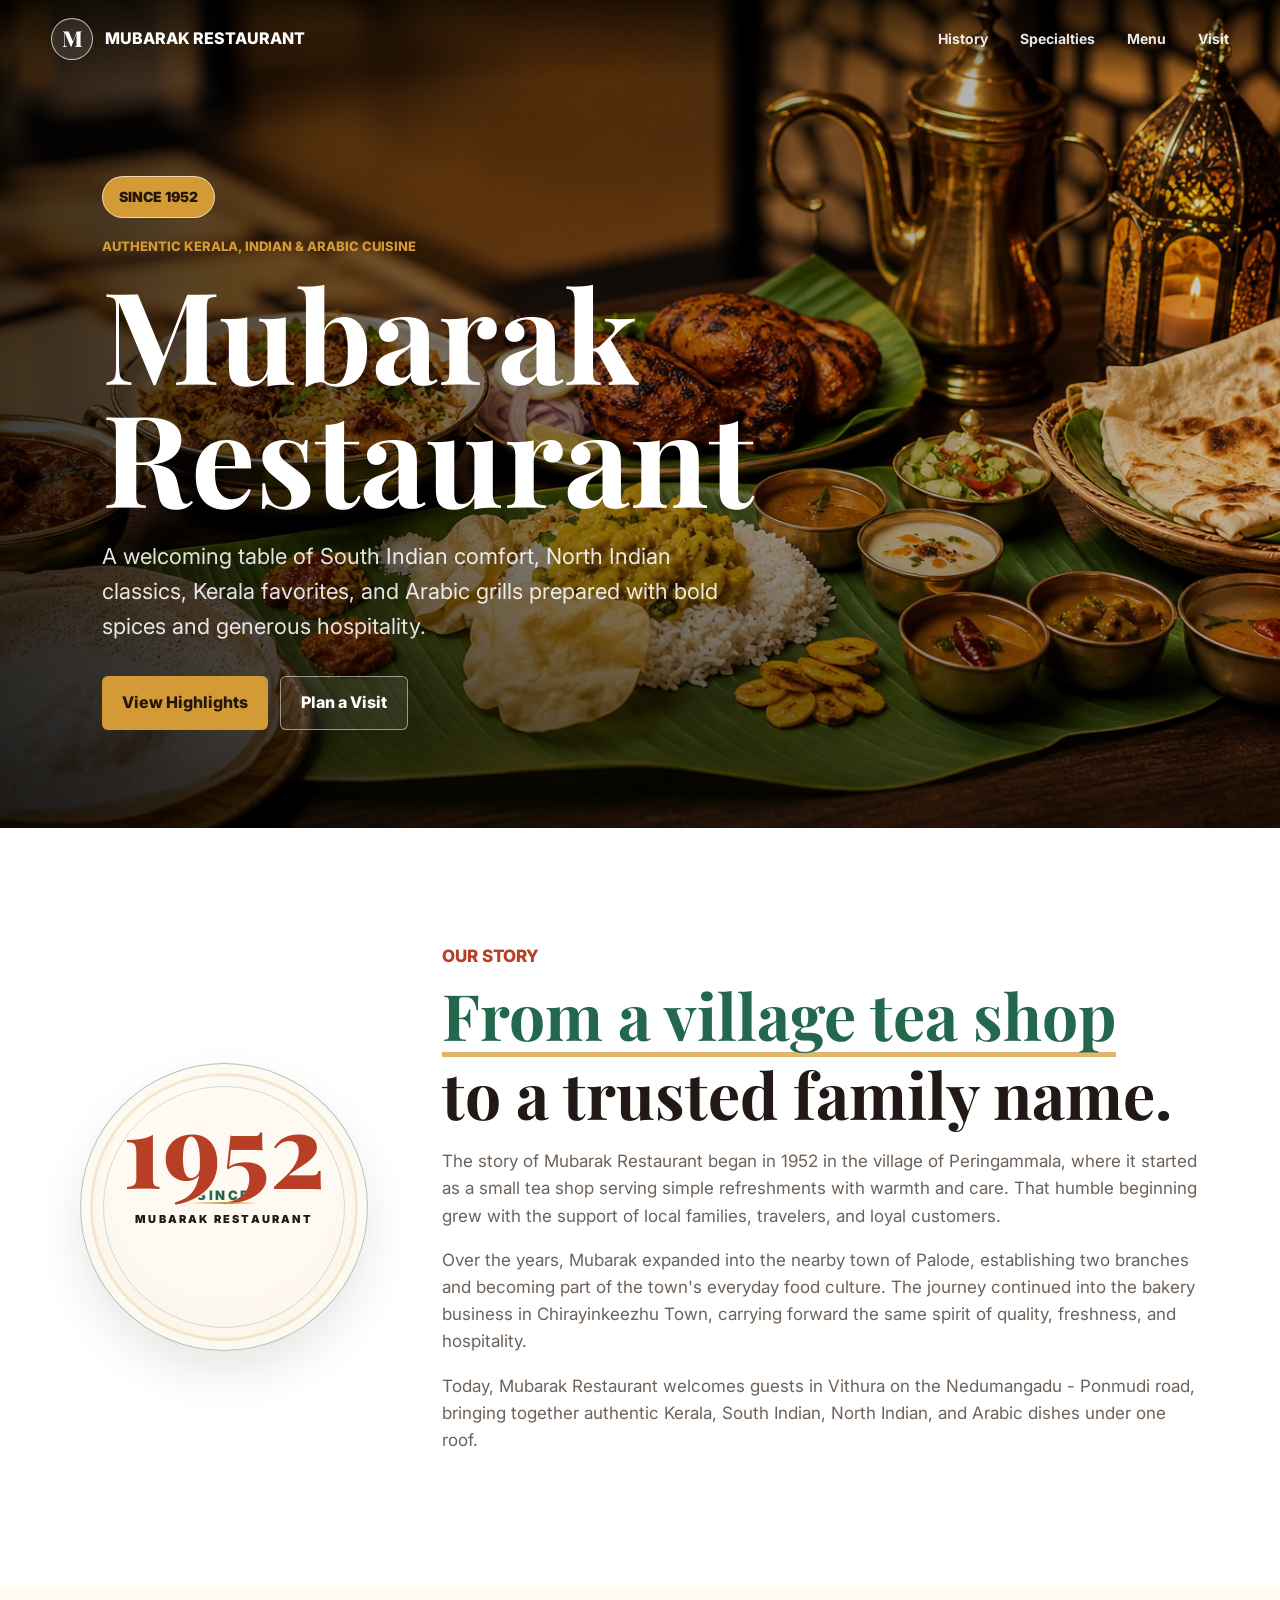
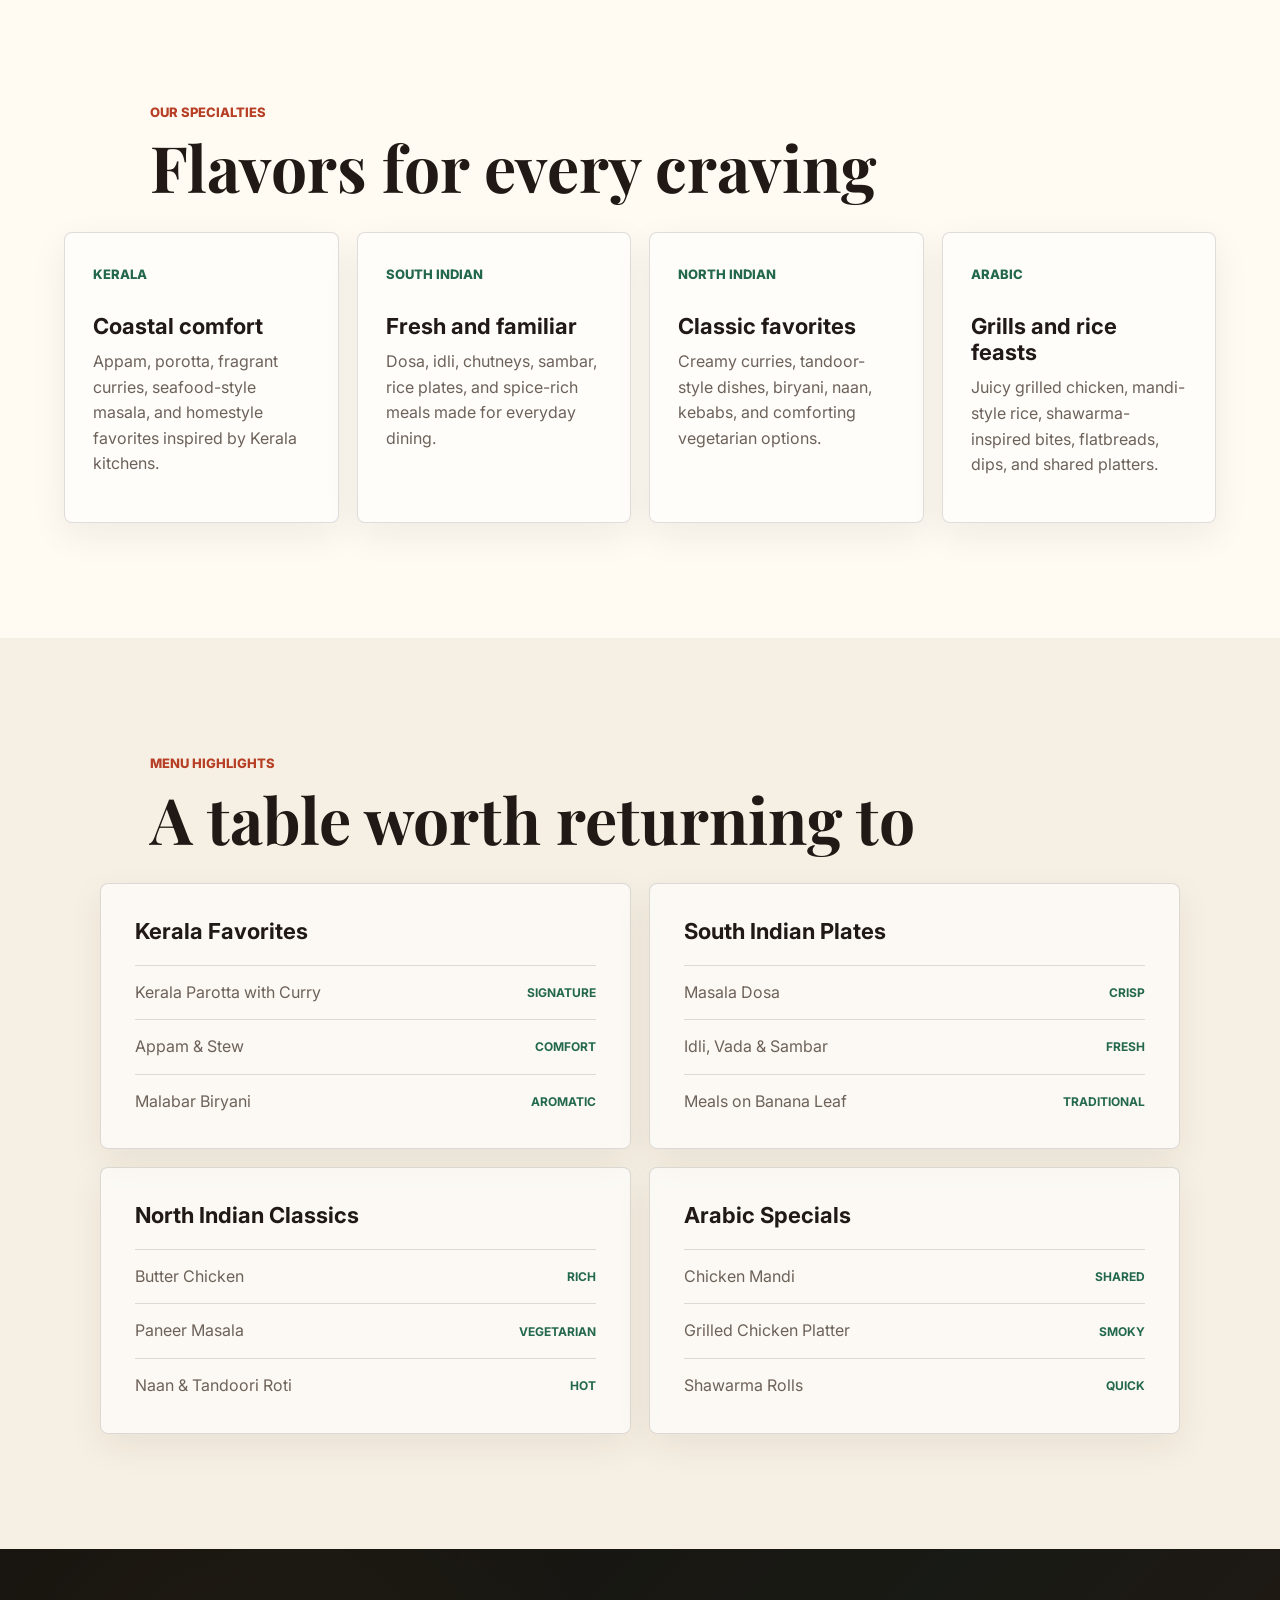
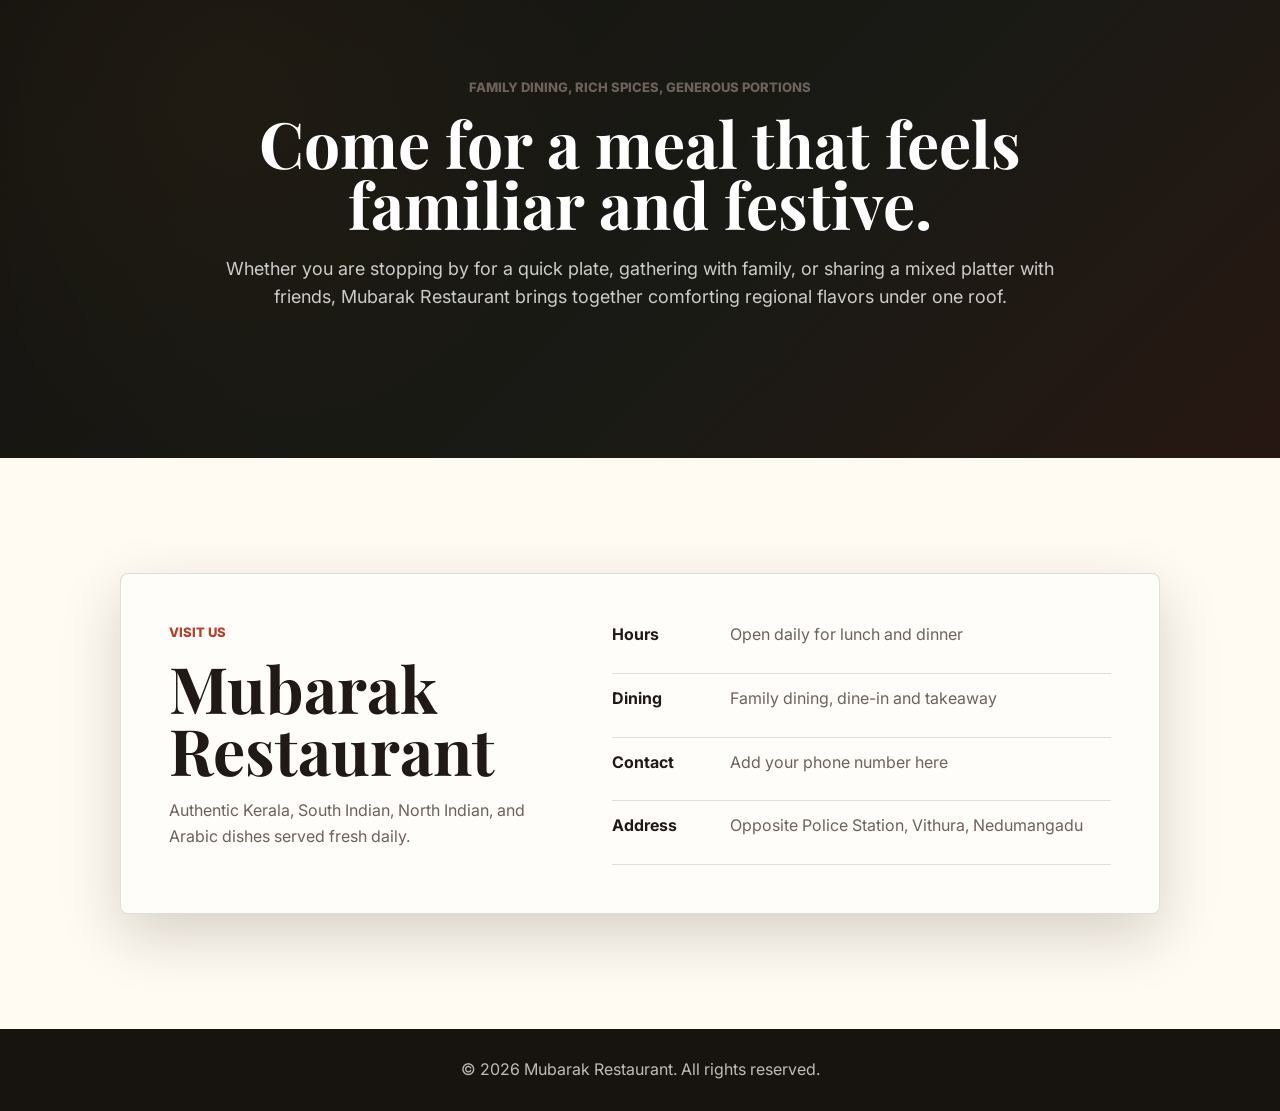
==== index.html @ 9c34dfce "commiting the design" ====
<!DOCTYPE html>
<html lang="en">
  <head>
    <meta charset="UTF-8" />
    <meta name="viewport" content="width=device-width, initial-scale=1.0" />
    <title>Mubarak Restaurant | Kerala, Indian & Arabic Cuisine</title>
    <meta
      name="description"
      content="Mubarak Restaurant, serving since 1952, offers authentic Kerala, South Indian, North Indian, and Arabic dishes in Vithura, Nedumangadu."
    />
    <link rel="preconnect" href="https://fonts.googleapis.com" />
    <link rel="preconnect" href="https://fonts.gstatic.com" crossorigin />
    <link
      href="https://fonts.googleapis.com/css2?family=Inter:wght@400;500;600;700;800&family=Playfair+Display:wght@700;800&display=swap"
      rel="stylesheet"
    />
    <link rel="stylesheet" href="styles.css" />
  </head>
  <body>
    <header class="site-header">
      <a class="brand" href="#home" aria-label="Mubarak Restaurant home">
        <span class="brand-mark">M</span>
        <span>Mubarak Restaurant</span>
      </a>
      <nav class="main-nav" aria-label="Primary navigation">
        <a href="#history">History</a>
        <a href="#specialties">Specialties</a>
        <a href="#menu">Menu</a>
        <a href="#visit">Visit</a>
      </nav>
    </header>

    <main>
      <section class="hero" id="home" aria-label="Mubarak Restaurant introduction">
        <img
          class="hero-image"
          src="assets/hero-mubarak-restaurant.png"
          alt="A generous spread of Kerala, Indian, and Arabic dishes on a restaurant table"
        />
        <div class="hero-overlay"></div>
        <div class="hero-content">
          <p class="since-badge">Since 1952</p>
          <p class="eyebrow">Authentic Kerala, Indian & Arabic Cuisine</p>
          <h1>Mubarak Restaurant</h1>
          <p class="hero-copy">
            A welcoming table of South Indian comfort, North Indian classics,
            Kerala favorites, and Arabic grills prepared with bold spices and
            generous hospitality.
          </p>
          <div class="hero-actions">
            <a class="button primary" href="#menu">View Highlights</a>
            <a class="button secondary" href="#visit">Plan a Visit</a>
          </div>
        </div>
      </section>

      <section class="history-section" id="history">
        <div class="history-layout">
          <div class="history-stamp" aria-label="Mubarak Restaurant established since 1952">
            <div class="heritage-seal">
              <span class="seal-kicker">Since</span>
              <strong>1952</strong>
              <span class="seal-divider"></span>
              <span class="seal-footer">Mubarak Restaurant</span>
            </div>
          </div>
          <div class="history-copy">
            <p class="eyebrow dark">Our Story</p>
            <h2 class="history-title">
              <span>From a village tea shop</span>
              to a trusted family name.
            </h2>
            <p>
              The story of Mubarak Restaurant began in 1952 in the village of
              Peringammala, where it started as a small tea shop serving simple
              refreshments with warmth and care. That humble beginning grew with
              the support of local families, travelers, and loyal customers.
            </p>
            <p>
              Over the years, Mubarak expanded into the nearby town of Palode,
              establishing two branches and becoming part of the town's everyday
              food culture. The journey continued into the bakery business in
              Chirayinkeezhu Town, carrying forward the same spirit of quality,
              freshness, and hospitality.
            </p>
            <p>
              Today, Mubarak Restaurant welcomes guests in Vithura on the
              Nedumangadu - Ponmudi road, bringing together authentic Kerala,
              South Indian, North Indian, and Arabic dishes under one roof.
            </p>
          </div>
        </div>
      </section>

      <section class="intro-band" id="specialties">
        <div class="section-heading">
          <p class="eyebrow dark">Our Specialties</p>
          <h2>Flavors for every craving</h2>
        </div>
        <div class="specialty-grid">
          <article class="specialty-card">
            <span class="card-kicker">Kerala</span>
            <h3>Coastal comfort</h3>
            <p>
              Appam, porotta, fragrant curries, seafood-style masala, and
              homestyle favorites inspired by Kerala kitchens.
            </p>
          </article>
          <article class="specialty-card">
            <span class="card-kicker">South Indian</span>
            <h3>Fresh and familiar</h3>
            <p>
              Dosa, idli, chutneys, sambar, rice plates, and spice-rich meals
              made for everyday dining.
            </p>
          </article>
          <article class="specialty-card">
            <span class="card-kicker">North Indian</span>
            <h3>Classic favorites</h3>
            <p>
              Creamy curries, tandoor-style dishes, biryani, naan, kebabs, and
              comforting vegetarian options.
            </p>
          </article>
          <article class="specialty-card">
            <span class="card-kicker">Arabic</span>
            <h3>Grills and rice feasts</h3>
            <p>
              Juicy grilled chicken, mandi-style rice, shawarma-inspired bites,
              flatbreads, dips, and shared platters.
            </p>
          </article>
        </div>
      </section>

      <section class="menu-section" id="menu">
        <div class="section-heading">
          <p class="eyebrow dark">Menu Highlights</p>
          <h2>A table worth returning to</h2>
        </div>
        <div class="menu-layout">
          <article class="menu-panel">
            <h3>Kerala Favorites</h3>
            <ul>
              <li><span>Kerala Parotta with Curry</span><strong>Signature</strong></li>
              <li><span>Appam & Stew</span><strong>Comfort</strong></li>
              <li><span>Malabar Biryani</span><strong>Aromatic</strong></li>
            </ul>
          </article>
          <article class="menu-panel">
            <h3>South Indian Plates</h3>
            <ul>
              <li><span>Masala Dosa</span><strong>Crisp</strong></li>
              <li><span>Idli, Vada & Sambar</span><strong>Fresh</strong></li>
              <li><span>Meals on Banana Leaf</span><strong>Traditional</strong></li>
            </ul>
          </article>
          <article class="menu-panel">
            <h3>North Indian Classics</h3>
            <ul>
              <li><span>Butter Chicken</span><strong>Rich</strong></li>
              <li><span>Paneer Masala</span><strong>Vegetarian</strong></li>
              <li><span>Naan & Tandoori Roti</span><strong>Hot</strong></li>
            </ul>
          </article>
          <article class="menu-panel">
            <h3>Arabic Specials</h3>
            <ul>
              <li><span>Chicken Mandi</span><strong>Shared</strong></li>
              <li><span>Grilled Chicken Platter</span><strong>Smoky</strong></li>
              <li><span>Shawarma Rolls</span><strong>Quick</strong></li>
            </ul>
          </article>
        </div>
      </section>

      <section class="experience-band">
        <div class="experience-copy">
          <p class="eyebrow">Family dining, rich spices, generous portions</p>
          <h2>Come for a meal that feels familiar and festive.</h2>
          <p>
            Whether you are stopping by for a quick plate, gathering with
            family, or sharing a mixed platter with friends, Mubarak Restaurant
            brings together comforting regional flavors under one roof.
          </p>
        </div>
      </section>

      <section class="visit-section" id="visit">
        <div class="visit-card">
          <div>
            <p class="eyebrow dark">Visit Us</p>
            <h2>Mubarak Restaurant</h2>
            <p>
              Authentic Kerala, South Indian, North Indian, and Arabic dishes
              served fresh daily.
            </p>
          </div>
          <div class="visit-details">
            <p><strong>Hours</strong><span>Open daily for lunch and dinner</span></p>
            <p><strong>Dining</strong><span>Family dining, dine-in and takeaway</span></p>
            <p><strong>Contact</strong><span>Add your phone number here</span></p>
            <p>
              <strong>Address</strong>
              <span>Opposite Police Station, Vithura, Nedumangadu</span>
            </p>
          </div>
        </div>
      </section>
    </main>

    <footer class="site-footer">
      <p>© 2026 Mubarak Restaurant. All rights reserved.</p>
    </footer>
  </body>
</html>
---- styles.css ----
:root {
  --ink: #201915;
  --muted: #6d625a;
  --paper: #fffaf2;
  --cream: #f6efe3;
  --leaf: #23684d;
  --spice: #b63f25;
  --gold: #d49a36;
  --charcoal: #17130f;
  --line: rgba(32, 25, 21, 0.14);
  --shadow: 0 22px 60px rgba(32, 25, 21, 0.18);
}

* {
  box-sizing: border-box;
}

html {
  scroll-behavior: smooth;
}

body {
  margin: 0;
  color: var(--ink);
  background: var(--paper);
  font-family: Inter, system-ui, -apple-system, BlinkMacSystemFont, "Segoe UI", sans-serif;
  line-height: 1.6;
}

a {
  color: inherit;
  text-decoration: none;
}

.site-header {
  position: fixed;
  inset: 0 0 auto;
  z-index: 10;
  display: flex;
  align-items: center;
  justify-content: space-between;
  gap: 24px;
  padding: 18px clamp(18px, 4vw, 56px);
  color: #fff;
  background: linear-gradient(to bottom, rgba(0, 0, 0, 0.64), rgba(0, 0, 0, 0));
}

.brand,
.main-nav {
  display: flex;
  align-items: center;
}

.brand {
  gap: 12px;
  font-weight: 800;
  letter-spacing: 0;
  text-transform: uppercase;
}

.brand-mark {
  display: grid;
  width: 42px;
  height: 42px;
  place-items: center;
  border: 1px solid rgba(255, 255, 255, 0.72);
  border-radius: 50%;
  background: rgba(255, 255, 255, 0.1);
  font-family: "Playfair Display", Georgia, serif;
  font-size: 22px;
}

.main-nav {
  gap: clamp(14px, 3vw, 32px);
  font-size: 14px;
  font-weight: 700;
}

.main-nav a {
  opacity: 0.9;
}

.main-nav a:hover {
  opacity: 1;
}

.hero {
  position: relative;
  display: grid;
  min-height: 92vh;
  overflow: hidden;
  color: #fff;
}

.hero-image,
.hero-overlay {
  position: absolute;
  inset: 0;
  width: 100%;
  height: 100%;
}

.hero-image {
  object-fit: cover;
}

.hero-overlay {
  background:
    linear-gradient(90deg, rgba(0, 0, 0, 0.76) 0%, rgba(0, 0, 0, 0.45) 44%, rgba(0, 0, 0, 0.18) 100%),
    linear-gradient(0deg, rgba(0, 0, 0, 0.5) 0%, rgba(0, 0, 0, 0) 38%);
}

.hero-content {
  position: relative;
  z-index: 1;
  align-self: center;
  width: min(760px, calc(100% - 36px));
  margin-left: clamp(18px, 8vw, 108px);
  padding-top: 78px;
}

.eyebrow {
  margin: 0 0 14px;
  color: var(--gold);
  font-size: 13px;
  font-weight: 800;
  letter-spacing: 0;
  text-transform: uppercase;
}

.eyebrow.dark {
  color: var(--spice);
}

h1,
h2,
h3,
p {
  margin-top: 0;
}

h1,
h2 {
  font-family: "Playfair Display", Georgia, serif;
  line-height: 0.96;
  letter-spacing: 0;
}

h1 {
  max-width: 720px;
  margin-bottom: 22px;
  font-size: clamp(62px, 10vw, 128px);
}

h2 {
  margin-bottom: 18px;
  font-size: clamp(36px, 5vw, 64px);
}

h3 {
  margin-bottom: 10px;
  font-size: 22px;
  line-height: 1.2;
}

.hero-copy {
  max-width: 620px;
  color: rgba(255, 255, 255, 0.88);
  font-size: clamp(17px, 2vw, 22px);
}

.since-badge {
  display: inline-flex;
  align-items: center;
  margin: 0 0 18px;
  border: 1px solid rgba(255, 255, 255, 0.62);
  border-radius: 999px;
  padding: 9px 16px;
  color: #23160a;
  background: var(--gold);
  font-size: 14px;
  font-weight: 900;
  letter-spacing: 0;
  text-transform: uppercase;
}

.hero-actions {
  display: flex;
  flex-wrap: wrap;
  gap: 12px;
  margin-top: 32px;
}

.button {
  display: inline-flex;
  min-height: 48px;
  align-items: center;
  justify-content: center;
  border-radius: 6px;
  padding: 13px 20px;
  font-weight: 800;
}

.button.primary {
  background: var(--gold);
  color: #23160a;
}

.button.secondary {
  border: 1px solid rgba(255, 255, 255, 0.5);
  color: #fff;
  background: rgba(255, 255, 255, 0.08);
}

.intro-band,
.history-section,
.menu-section,
.visit-section {
  padding: clamp(64px, 9vw, 118px) clamp(18px, 5vw, 64px);
}

.section-heading {
  width: min(980px, 100%);
  margin: 0 auto 34px;
}

.specialty-grid {
  display: grid;
  grid-template-columns: repeat(4, minmax(0, 1fr));
  gap: 18px;
  width: min(1180px, 100%);
  margin: 0 auto;
}

.specialty-card,
.menu-panel,
.visit-card {
  border: 1px solid var(--line);
  border-radius: 8px;
  background: rgba(255, 255, 255, 0.62);
  box-shadow: 0 12px 36px rgba(48, 36, 26, 0.07);
}

.specialty-card {
  min-height: 250px;
  padding: 28px;
}

.card-kicker {
  display: inline-flex;
  margin-bottom: 28px;
  color: var(--leaf);
  font-size: 13px;
  font-weight: 800;
  text-transform: uppercase;
}

.specialty-card p,
.menu-panel li,
.visit-card p,
.history-copy p,
.experience-copy p {
  color: var(--muted);
}

.history-section {
  background: #fff;
}

.history-layout {
  display: grid;
  grid-template-columns: minmax(250px, 0.38fr) minmax(0, 1fr);
  gap: clamp(28px, 6vw, 74px);
  width: min(1120px, 100%);
  margin: 0 auto;
  align-items: center;
}

.history-stamp {
  display: grid;
  place-items: center;
  min-height: 310px;
  color: var(--leaf);
  text-align: center;
}

.heritage-seal {
  position: relative;
  display: grid;
  width: min(290px, 100%);
  aspect-ratio: 1;
  grid-template-rows: 1fr auto auto auto auto 1fr;
  place-items: center;
  border: 1px solid rgba(35, 104, 77, 0.34);
  border-radius: 50%;
  padding: 34px 28px;
  background:
    radial-gradient(circle at 50% 42%, rgba(255, 250, 242, 0.98) 0 50%, rgba(246, 239, 227, 0.96) 100%),
    linear-gradient(135deg, rgba(35, 104, 77, 0.08), rgba(212, 154, 54, 0.16));
  box-shadow:
    inset 0 0 0 9px rgba(255, 255, 255, 0.78),
    inset 0 0 0 12px rgba(212, 154, 54, 0.18),
    0 22px 46px rgba(32, 25, 21, 0.1);
}

.heritage-seal::before {
  position: absolute;
  inset: 22px;
  border: 1px solid rgba(35, 104, 77, 0.2);
  border-radius: 50%;
  content: "";
}

.heritage-seal strong {
  position: relative;
  z-index: 1;
  display: block;
  margin: 8px 0 2px;
  color: var(--spice);
  font-family: "Playfair Display", Georgia, serif;
  font-size: clamp(82px, 8vw, 116px);
  font-weight: 800;
  line-height: 0.78;
  text-shadow: 0 2px 0 rgba(255, 250, 242, 0.95);
}

.seal-kicker,
.seal-footer {
  position: relative;
  z-index: 1;
  display: block;
  font-weight: 900;
  letter-spacing: 0.2em;
  line-height: 1;
  text-transform: uppercase;
}

.seal-kicker {
  grid-row: 2;
  color: var(--leaf);
  font-size: 13px;
}

.seal-divider {
  position: relative;
  z-index: 1;
  display: block;
  width: 72px;
  height: 2px;
  background: linear-gradient(90deg, transparent, var(--gold), transparent);
}

.seal-footer {
  margin-top: 10px;
  color: var(--ink);
  font-size: 11px;
  text-align: center;
}

.history-copy {
  max-width: 780px;
}

.history-title {
  max-width: 760px;
  margin-bottom: 24px;
  color: var(--ink);
}

.history-title span {
  display: block;
  width: fit-content;
  margin-bottom: 6px;
  border-bottom: 5px solid rgba(212, 154, 54, 0.72);
  padding-bottom: 6px;
  color: var(--leaf);
}

.history-copy p {
  font-size: 17px;
}

.menu-section {
  background: var(--cream);
}

.menu-layout {
  display: grid;
  grid-template-columns: repeat(2, minmax(0, 1fr));
  gap: 18px;
  width: min(1080px, 100%);
  margin: 0 auto;
}

.menu-panel {
  padding: clamp(22px, 4vw, 34px);
}

.menu-panel ul {
  display: grid;
  gap: 14px;
  margin: 20px 0 0;
  padding: 0;
  list-style: none;
}

.menu-panel li {
  display: flex;
  align-items: center;
  justify-content: space-between;
  gap: 16px;
  border-top: 1px solid var(--line);
  padding-top: 14px;
}

.menu-panel strong {
  flex: 0 0 auto;
  color: var(--leaf);
  font-size: 12px;
  text-transform: uppercase;
}

.experience-band {
  display: grid;
  min-height: 430px;
  place-items: center;
  padding: clamp(70px, 10vw, 132px) clamp(18px, 6vw, 80px);
  color: #fff;
  background:
    linear-gradient(rgba(22, 19, 15, 0.84), rgba(22, 19, 15, 0.84)),
    radial-gradient(circle at 18% 30%, rgba(212, 154, 54, 0.28), transparent 32%),
    linear-gradient(135deg, #17130f, #293f32 58%, #7d2d1c);
}

.experience-copy {
  width: min(840px, 100%);
  text-align: center;
}

.experience-copy h2 {
  margin-bottom: 20px;
}

.experience-copy p:last-child {
  color: rgba(255, 255, 255, 0.78);
  font-size: 18px;
}

.visit-card {
  display: grid;
  grid-template-columns: minmax(0, 0.9fr) minmax(280px, 1.1fr);
  gap: 34px;
  width: min(1040px, 100%);
  margin: 0 auto;
  padding: clamp(28px, 5vw, 48px);
  box-shadow: var(--shadow);
}

.visit-details {
  display: grid;
  gap: 12px;
}

.visit-details p {
  display: grid;
  grid-template-columns: 100px 1fr;
  gap: 18px;
  margin: 0;
  border-bottom: 1px solid var(--line);
  padding-bottom: 12px;
}

.visit-details strong {
  color: var(--ink);
}

.site-footer {
  padding: 28px 18px;
  color: rgba(255, 255, 255, 0.72);
  text-align: center;
  background: var(--charcoal);
}

.site-footer p {
  margin: 0;
}

@media (max-width: 880px) {
  .site-header {
    position: absolute;
  }

  .main-nav {
    display: none;
  }

  .hero {
    min-height: 820px;
  }

  .hero-content {
    align-self: end;
    margin: 0 auto;
    padding: 120px 0 80px;
  }

  .hero-overlay {
    background:
      linear-gradient(0deg, rgba(0, 0, 0, 0.82) 0%, rgba(0, 0, 0, 0.54) 58%, rgba(0, 0, 0, 0.2) 100%);
  }

  .specialty-grid,
  .history-layout,
  .menu-layout,
  .visit-card {
    grid-template-columns: 1fr;
  }

  .history-stamp {
    min-height: 240px;
  }

  .heritage-seal {
    width: min(250px, 100%);
  }

  .specialty-card {
    min-height: auto;
  }

  .visit-details p {
    grid-template-columns: 1fr;
    gap: 4px;
  }
}

@media (max-width: 520px) {
  .brand span:last-child {
    max-width: 180px;
    line-height: 1.15;
  }

  h1 {
    font-size: 56px;
  }

  .hero {
    min-height: 760px;
  }

  .button {
    width: 100%;
  }

  .menu-panel li {
    align-items: flex-start;
    flex-direction: column;
    gap: 4px;
  }
}
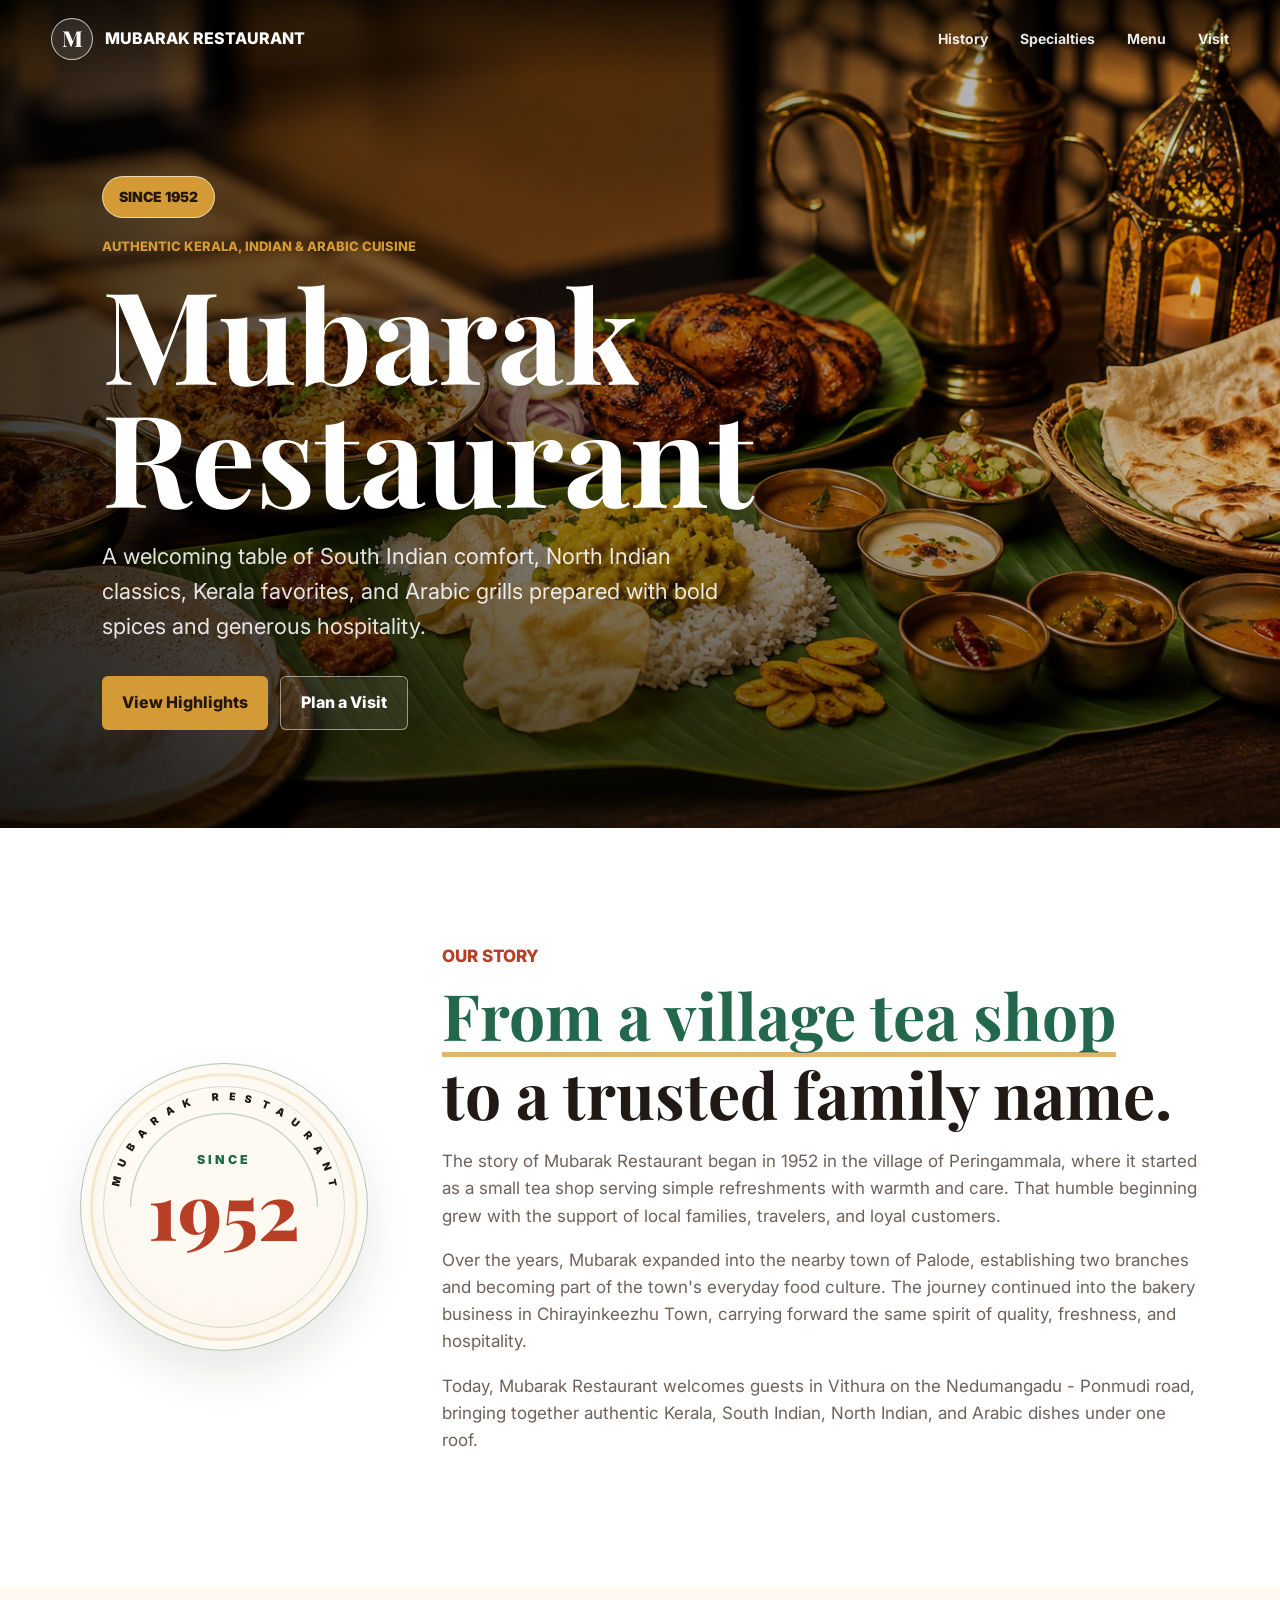
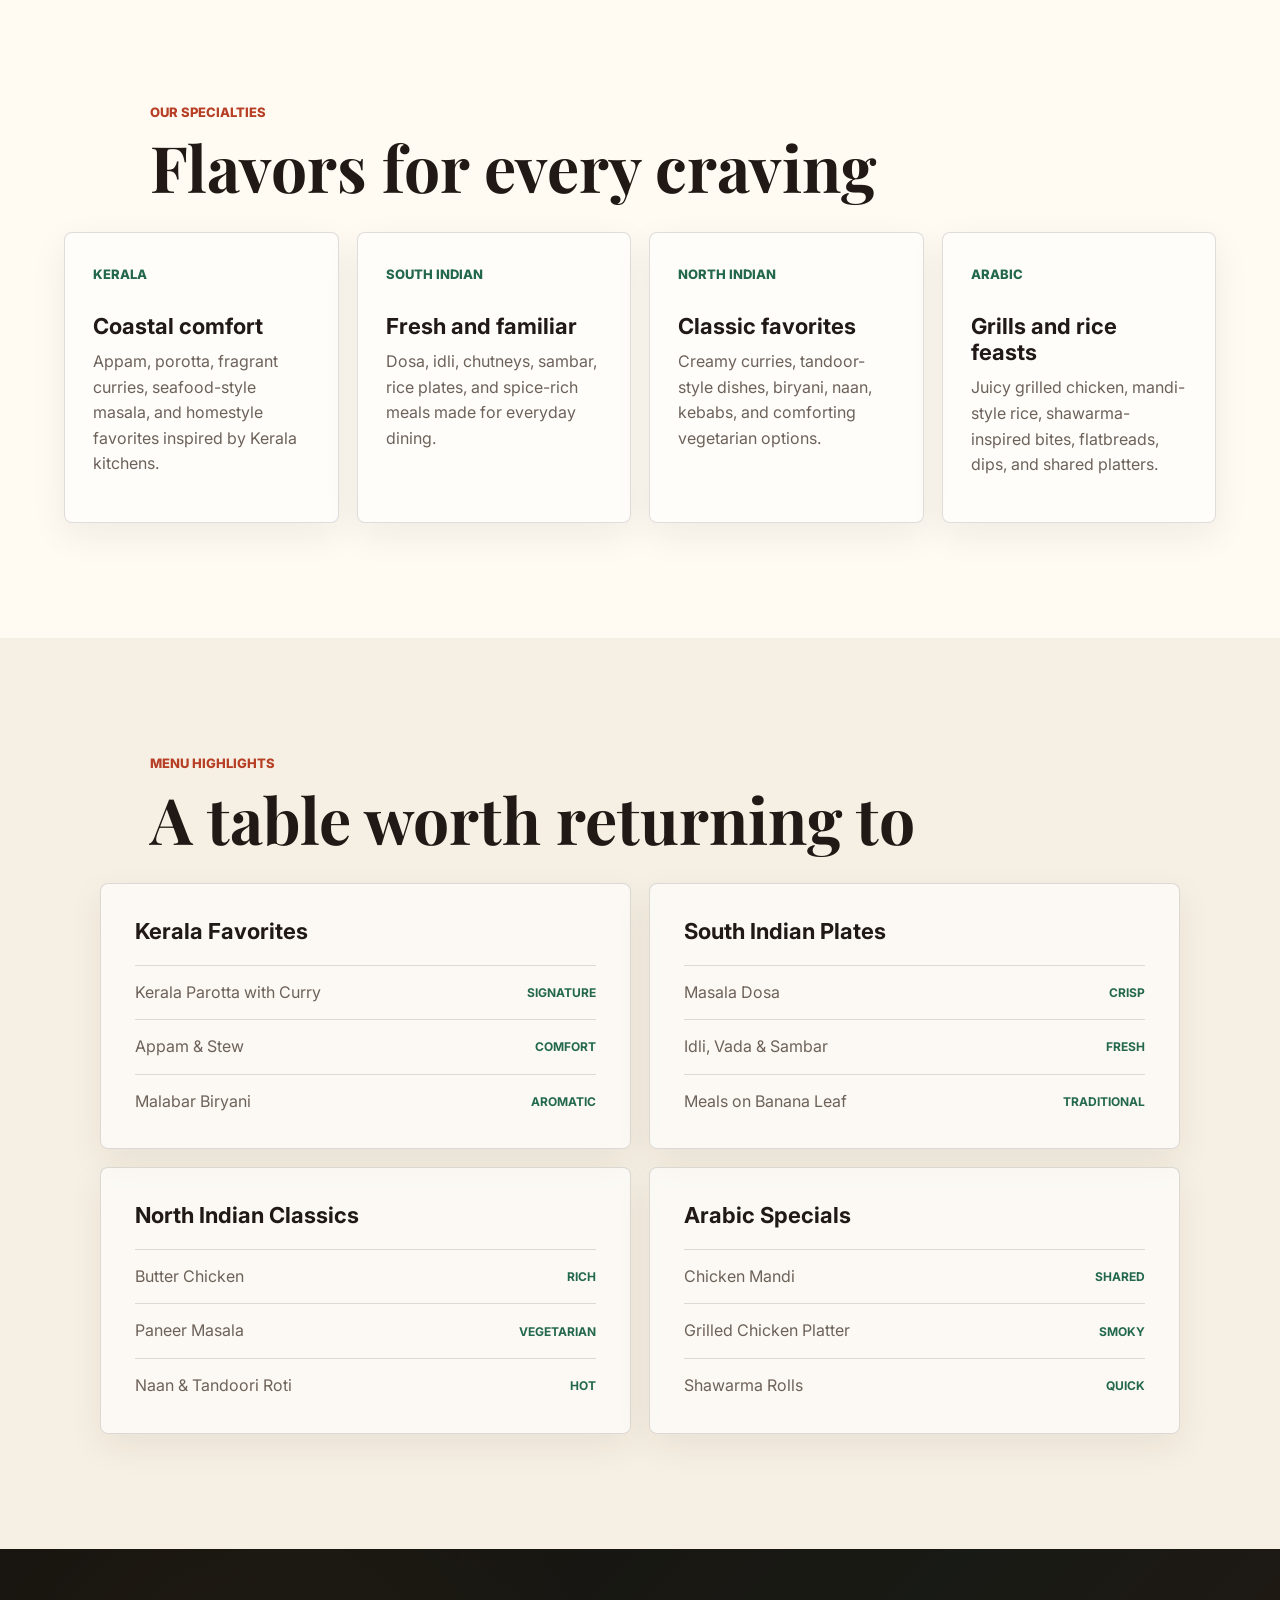
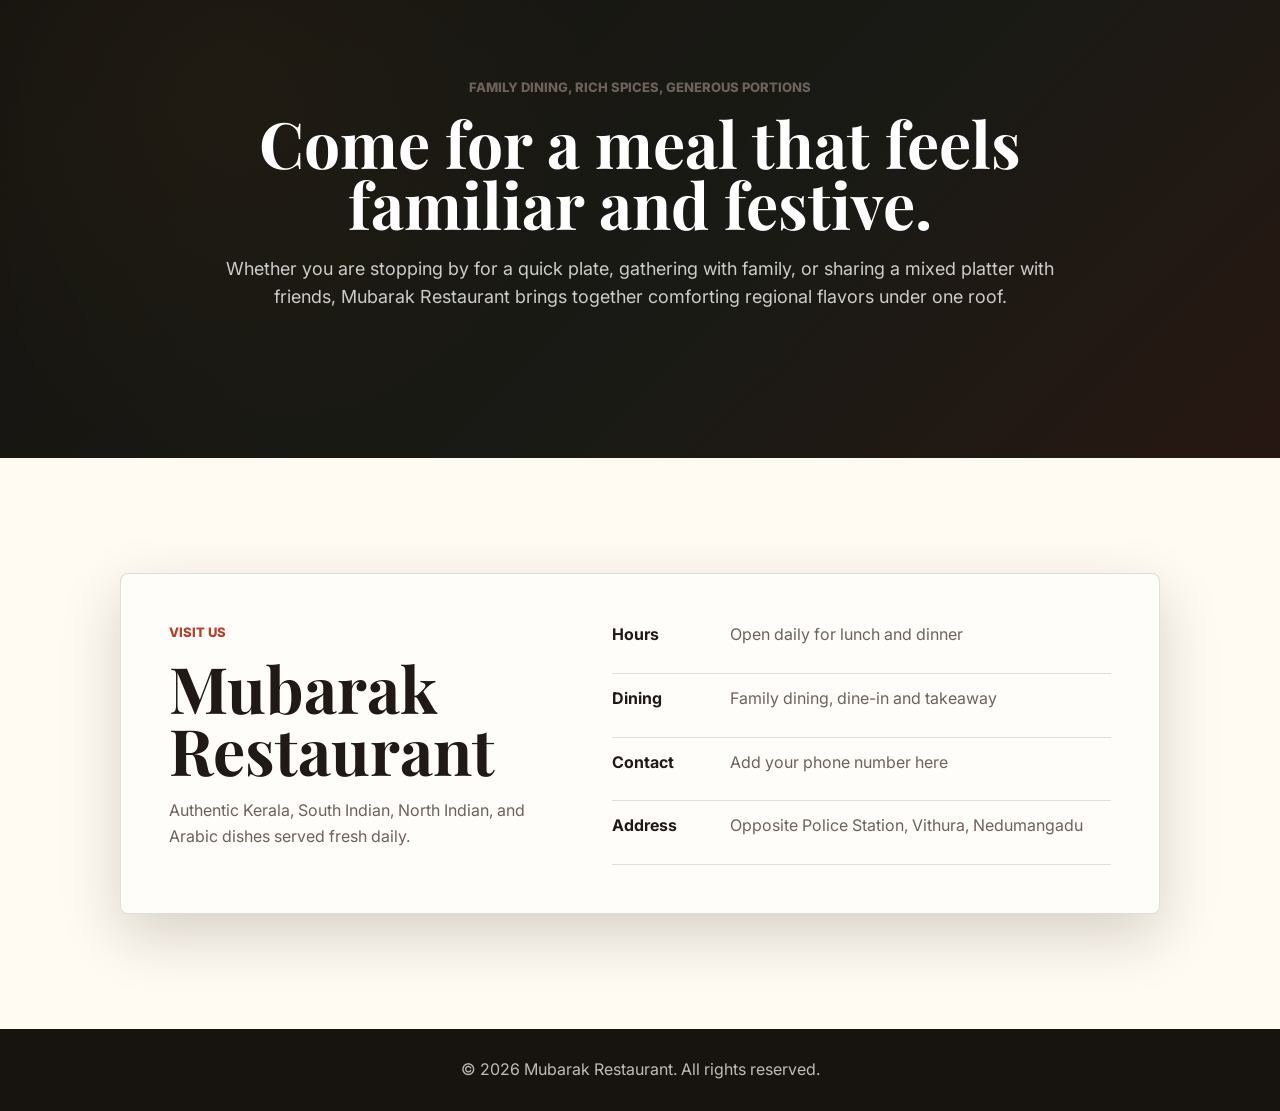
==== commit 82ade6e1: "since badge edit" ====
--- a/index.html
+++ b/index.html
@@ -58,10 +58,30 @@
         <div class="history-layout">
           <div class="history-stamp" aria-label="Mubarak Restaurant established since 1952">
             <div class="heritage-seal">
-              <span class="seal-kicker">Since</span>
-              <strong>1952</strong>
-              <span class="seal-divider"></span>
-              <span class="seal-footer">Mubarak Restaurant</span>
+              <svg viewBox="0 0 300 300" width="100%" height="100%" aria-hidden="true">
+                <!-- Text path: radius 112, starts at 9 o'clock goes to 3 o'clock over the top -->
+                <path id="curve-text-path" d="M 38,150 A 112,112 0 0,1 262,150" fill="none" stroke="none" />
+                
+                <!-- Border line path just below the text: radius 98, top arch -->
+                <path id="curve-border-path" d="M 52,150 A 98,98 0 0,1 248,150" fill="none" class="seal-curve-border" />
+
+                <!-- Spaced Top Curved Text: MUBARAK RESTAURANT -->
+                <text class="seal-text-curved">
+                  <textPath href="#curve-text-path" startOffset="50%" text-anchor="middle" textLength="310">
+                    MUBARAK RESTAURANT
+                  </textPath>
+                </text>
+
+                <!-- SINCE (above 1952, positioned at y=100) -->
+                <text class="seal-text-since" x="150" y="100" text-anchor="middle" dominant-baseline="central">
+                  SINCE
+                </text>
+
+                <!-- 1952 (dead center, positioned at y=152, using dominant-baseline for vertical centering) -->
+                <text class="seal-text-year" x="150" y="152" text-anchor="middle" dominant-baseline="central">
+                  1952
+                </text>
+              </svg>
             </div>
           </div>
           <div class="history-copy">
--- a/styles.css
+++ b/styles.css
@@ -286,14 +286,11 @@
 
 .heritage-seal {
   position: relative;
-  display: grid;
+  display: block;
   width: min(290px, 100%);
   aspect-ratio: 1;
-  grid-template-rows: 1fr auto auto auto auto 1fr;
-  place-items: center;
   border: 1px solid rgba(35, 104, 77, 0.34);
   border-radius: 50%;
-  padding: 34px 28px;
   background:
     radial-gradient(circle at 50% 42%, rgba(255, 250, 242, 0.98) 0 50%, rgba(246, 239, 227, 0.96) 100%),
     linear-gradient(135deg, rgba(35, 104, 77, 0.08), rgba(212, 154, 54, 0.16));
@@ -311,50 +308,37 @@
   content: "";
 }
 
-.heritage-seal strong {
-  position: relative;
-  z-index: 1;
+.heritage-seal svg {
   display: block;
-  margin: 8px 0 2px;
-  color: var(--spice);
-  font-family: "Playfair Display", Georgia, serif;
-  font-size: clamp(82px, 8vw, 116px);
+  width: 100%;
+  height: 100%;
+}
+
+.seal-curve-border {
+  stroke: rgba(35, 104, 77, 0.25);
+  stroke-width: 1.5;
+}
+
+.seal-text-curved {
+  font-size: 11px;
+  font-weight: 900;
+  fill: var(--ink);
+  font-family: 'Inter', sans-serif;
+}
+
+.seal-text-since {
+  font-size: 13px;
+  font-weight: 900;
+  fill: var(--leaf);
+  letter-spacing: 3px;
+  font-family: 'Inter', sans-serif;
+}
+
+.seal-text-year {
+  font-size: 82px;
   font-weight: 800;
-  line-height: 0.78;
-  text-shadow: 0 2px 0 rgba(255, 250, 242, 0.95);
-}
-
-.seal-kicker,
-.seal-footer {
-  position: relative;
-  z-index: 1;
-  display: block;
-  font-weight: 900;
-  letter-spacing: 0.2em;
-  line-height: 1;
-  text-transform: uppercase;
-}
-
-.seal-kicker {
-  grid-row: 2;
-  color: var(--leaf);
-  font-size: 13px;
-}
-
-.seal-divider {
-  position: relative;
-  z-index: 1;
-  display: block;
-  width: 72px;
-  height: 2px;
-  background: linear-gradient(90deg, transparent, var(--gold), transparent);
-}
-
-.seal-footer {
-  margin-top: 10px;
-  color: var(--ink);
-  font-size: 11px;
-  text-align: center;
+  fill: var(--spice);
+  font-family: 'Playfair Display', Georgia, serif;
 }
 
 .history-copy {
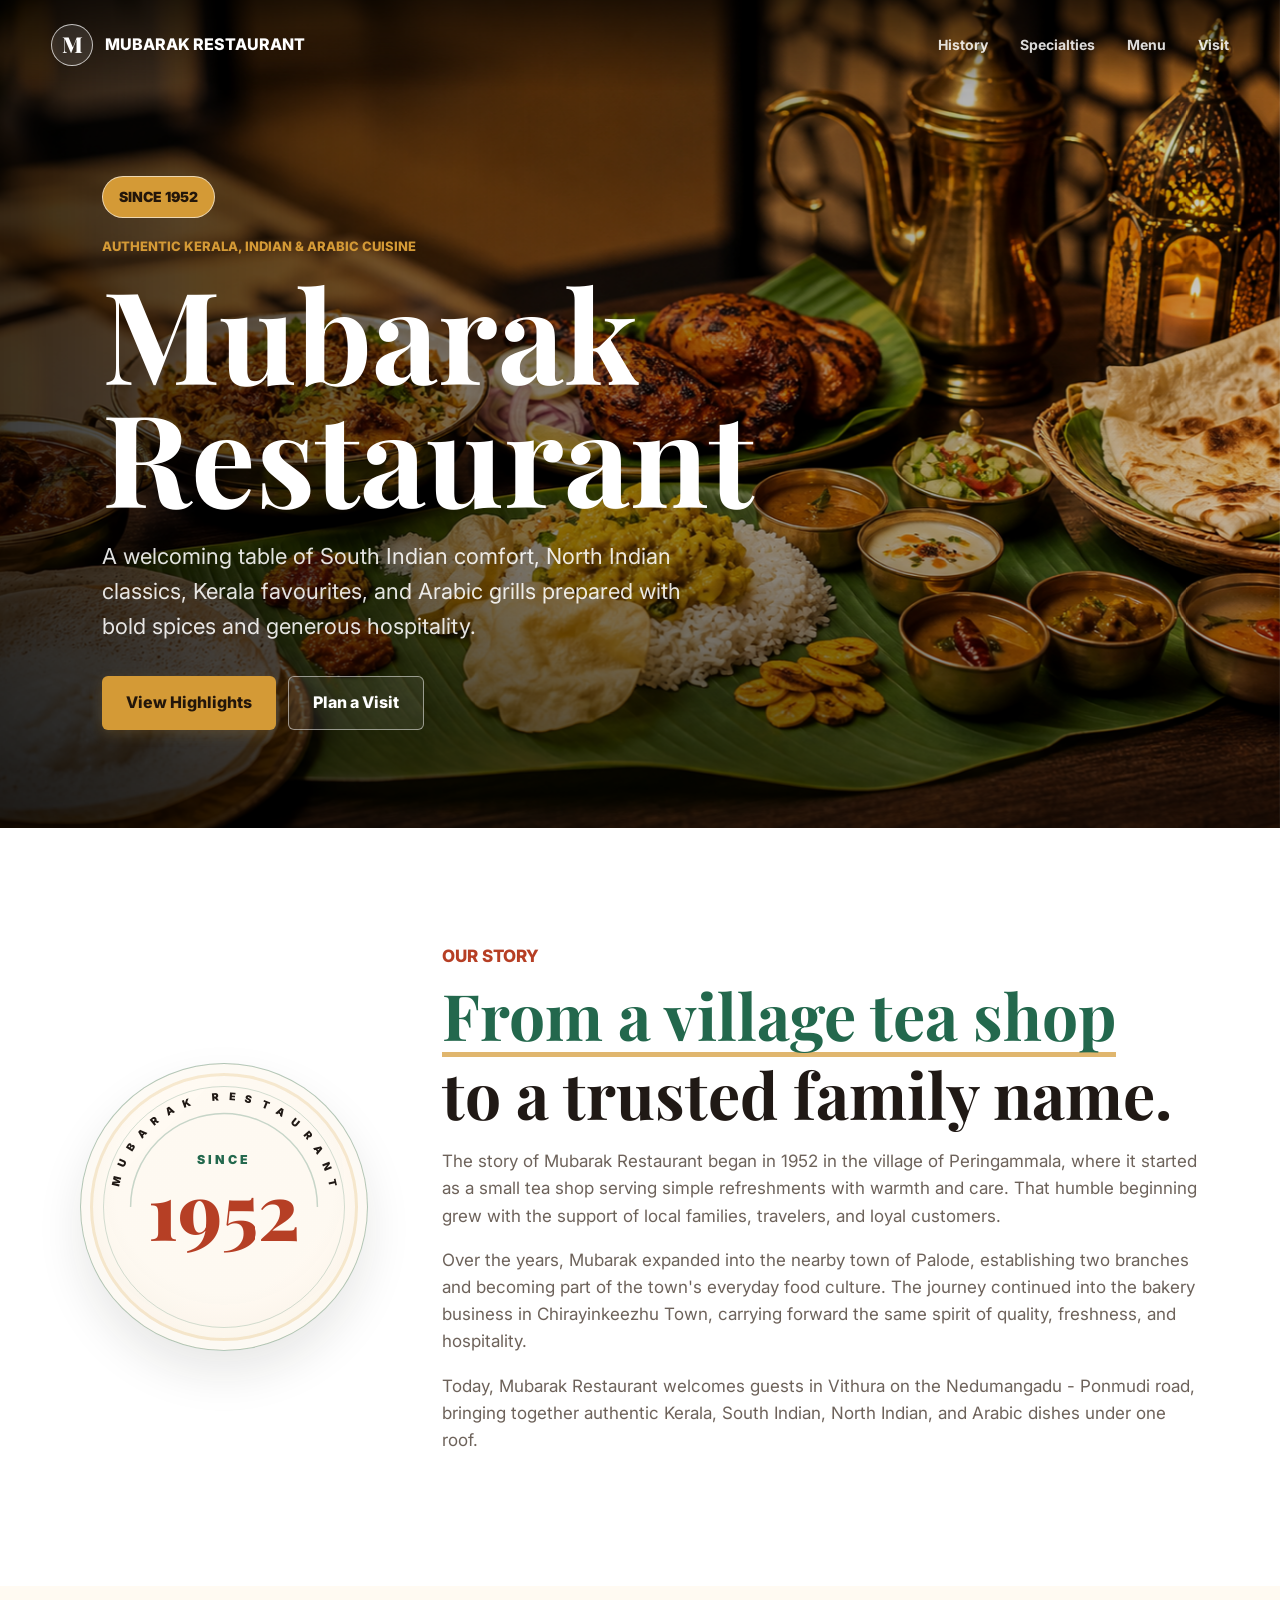
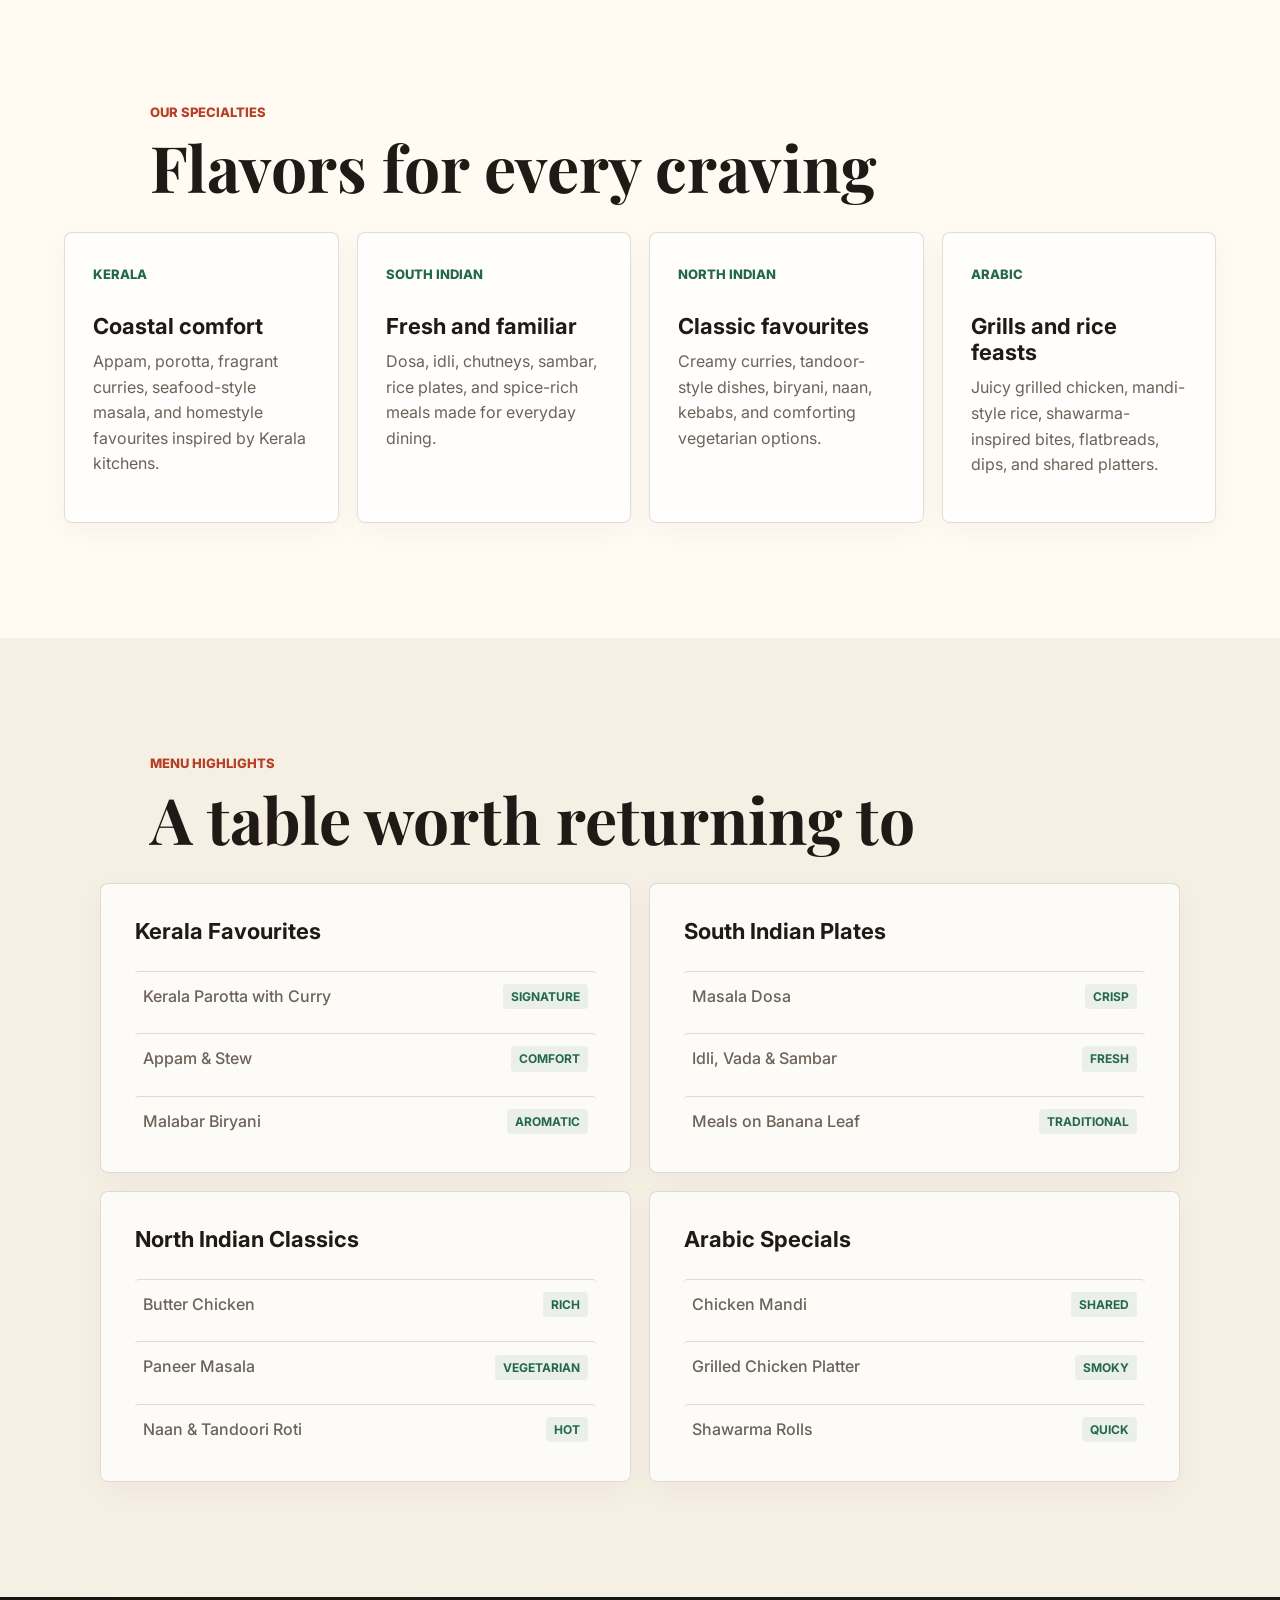
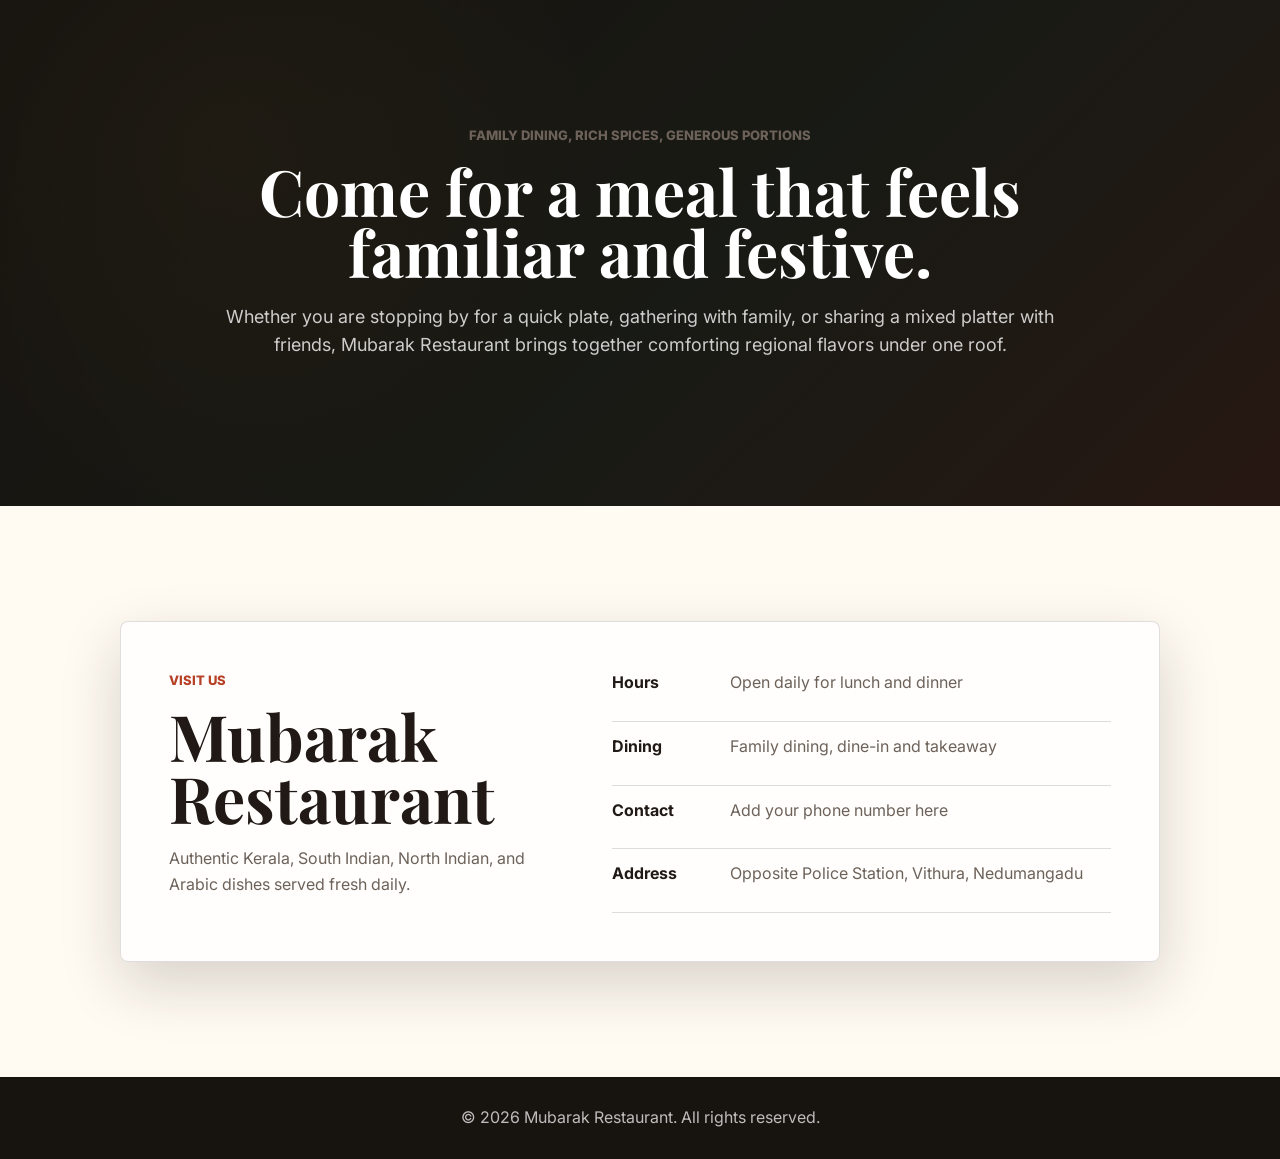
==== commit 8887e2f5: "feat: add scroll-triggered reveal animations and sticky header transition effects to improve page in" ====
--- a/index.html
+++ b/index.html
@@ -44,7 +44,7 @@
           <h1>Mubarak Restaurant</h1>
           <p class="hero-copy">
             A welcoming table of South Indian comfort, North Indian classics,
-            Kerala favorites, and Arabic grills prepared with bold spices and
+            Kerala favourites, and Arabic grills prepared with bold spices and
             generous hospitality.
           </p>
           <div class="hero-actions">
@@ -56,7 +56,7 @@
 
       <section class="history-section" id="history">
         <div class="history-layout">
-          <div class="history-stamp" aria-label="Mubarak Restaurant established since 1952">
+          <div class="history-stamp reveal-left" aria-label="Mubarak Restaurant established since 1952">
             <div class="heritage-seal">
               <svg viewBox="0 0 300 300" width="100%" height="100%" aria-hidden="true">
                 <!-- Text path: radius 112, starts at 9 o'clock goes to 3 o'clock over the top -->
@@ -84,7 +84,7 @@
               </svg>
             </div>
           </div>
-          <div class="history-copy">
+          <div class="history-copy reveal-right">
             <p class="eyebrow dark">Our Story</p>
             <h2 class="history-title">
               <span>From a village tea shop</span>
@@ -118,15 +118,15 @@
           <h2>Flavors for every craving</h2>
         </div>
         <div class="specialty-grid">
-          <article class="specialty-card">
+          <article class="specialty-card reveal">
             <span class="card-kicker">Kerala</span>
             <h3>Coastal comfort</h3>
             <p>
               Appam, porotta, fragrant curries, seafood-style masala, and
-              homestyle favorites inspired by Kerala kitchens.
-            </p>
-          </article>
-          <article class="specialty-card">
+              homestyle favourites inspired by Kerala kitchens.
+            </p>
+          </article>
+          <article class="specialty-card reveal">
             <span class="card-kicker">South Indian</span>
             <h3>Fresh and familiar</h3>
             <p>
@@ -134,15 +134,15 @@
               made for everyday dining.
             </p>
           </article>
-          <article class="specialty-card">
+          <article class="specialty-card reveal">
             <span class="card-kicker">North Indian</span>
-            <h3>Classic favorites</h3>
+            <h3>Classic favourites</h3>
             <p>
               Creamy curries, tandoor-style dishes, biryani, naan, kebabs, and
               comforting vegetarian options.
             </p>
           </article>
-          <article class="specialty-card">
+          <article class="specialty-card reveal">
             <span class="card-kicker">Arabic</span>
             <h3>Grills and rice feasts</h3>
             <p>
@@ -159,15 +159,15 @@
           <h2>A table worth returning to</h2>
         </div>
         <div class="menu-layout">
-          <article class="menu-panel">
-            <h3>Kerala Favorites</h3>
+          <article class="menu-panel reveal">
+            <h3>Kerala Favourites</h3>
             <ul>
               <li><span>Kerala Parotta with Curry</span><strong>Signature</strong></li>
               <li><span>Appam & Stew</span><strong>Comfort</strong></li>
               <li><span>Malabar Biryani</span><strong>Aromatic</strong></li>
             </ul>
           </article>
-          <article class="menu-panel">
+          <article class="menu-panel reveal">
             <h3>South Indian Plates</h3>
             <ul>
               <li><span>Masala Dosa</span><strong>Crisp</strong></li>
@@ -175,7 +175,7 @@
               <li><span>Meals on Banana Leaf</span><strong>Traditional</strong></li>
             </ul>
           </article>
-          <article class="menu-panel">
+          <article class="menu-panel reveal">
             <h3>North Indian Classics</h3>
             <ul>
               <li><span>Butter Chicken</span><strong>Rich</strong></li>
@@ -183,7 +183,7 @@
               <li><span>Naan & Tandoori Roti</span><strong>Hot</strong></li>
             </ul>
           </article>
-          <article class="menu-panel">
+          <article class="menu-panel reveal">
             <h3>Arabic Specials</h3>
             <ul>
               <li><span>Chicken Mandi</span><strong>Shared</strong></li>
@@ -195,7 +195,7 @@
       </section>
 
       <section class="experience-band">
-        <div class="experience-copy">
+        <div class="experience-copy reveal">
           <p class="eyebrow">Family dining, rich spices, generous portions</p>
           <h2>Come for a meal that feels familiar and festive.</h2>
           <p>
@@ -207,7 +207,7 @@
       </section>
 
       <section class="visit-section" id="visit">
-        <div class="visit-card">
+        <div class="visit-card reveal">
           <div>
             <p class="eyebrow dark">Visit Us</p>
             <h2>Mubarak Restaurant</h2>
@@ -232,5 +232,7 @@
     <footer class="site-footer">
       <p>© 2026 Mubarak Restaurant. All rights reserved.</p>
     </footer>
+
+    <script src="script.js"></script>
   </body>
 </html>
--- a/styles.css
+++ b/styles.css
@@ -40,9 +40,19 @@
   align-items: center;
   justify-content: space-between;
   gap: 24px;
-  padding: 18px clamp(18px, 4vw, 56px);
+  padding: 24px clamp(18px, 4vw, 56px);
   color: #fff;
   background: linear-gradient(to bottom, rgba(0, 0, 0, 0.64), rgba(0, 0, 0, 0));
+  transition: padding 0.4s cubic-bezier(0.16, 1, 0.3, 1), background 0.4s ease, backdrop-filter 0.4s ease, box-shadow 0.4s ease;
+}
+
+.site-header.is-scrolled {
+  padding: 14px clamp(18px, 4vw, 56px);
+  background: rgba(23, 19, 15, 0.85);
+  backdrop-filter: blur(12px);
+  -webkit-backdrop-filter: blur(12px);
+  box-shadow: 0 4px 30px rgba(0, 0, 0, 0.15);
+  border-bottom: 1px solid rgba(255, 255, 255, 0.08);
 }
 
 .brand,
@@ -77,11 +87,32 @@
 }
 
 .main-nav a {
-  opacity: 0.9;
+  position: relative;
+  opacity: 0.85;
+  transition: opacity 0.3s ease;
+  padding: 6px 0;
+}
+
+.main-nav a::after {
+  content: '';
+  position: absolute;
+  bottom: 0;
+  left: 0;
+  width: 100%;
+  height: 2px;
+  background-color: var(--gold);
+  transform: scaleX(0);
+  transform-origin: right;
+  transition: transform 0.3s cubic-bezier(0.16, 1, 0.3, 1);
 }
 
 .main-nav a:hover {
   opacity: 1;
+}
+
+.main-nav a:hover::after {
+  transform: scaleX(1);
+  transform-origin: left;
 }
 
 .hero {
@@ -102,6 +133,16 @@
 
 .hero-image {
   object-fit: cover;
+  animation: heroZoomIn 2.5s cubic-bezier(0.16, 1, 0.3, 1) forwards;
+}
+
+@keyframes heroZoomIn {
+  from {
+    transform: scale(1.08);
+  }
+  to {
+    transform: scale(1);
+  }
 }
 
 .hero-overlay {
@@ -117,6 +158,66 @@
   width: min(760px, calc(100% - 36px));
   margin-left: clamp(18px, 8vw, 108px);
   padding-top: 78px;
+}
+
+.hero-content > * {
+  opacity: 0;
+  transform: translateY(24px);
+  animation: heroFadeInUp 0.8s cubic-bezier(0.16, 1, 0.3, 1) forwards;
+}
+
+.hero-content .since-badge {
+  animation-delay: 0.15s;
+}
+
+.hero-content .eyebrow {
+  animation-delay: 0.25s;
+}
+
+.hero-content h1 {
+  animation-delay: 0.35s;
+}
+
+.hero-content .hero-copy {
+  animation-delay: 0.45s;
+}
+
+.hero-content .hero-actions {
+  animation-delay: 0.55s;
+}
+
+@keyframes heroFadeInUp {
+  to {
+    opacity: 1;
+    transform: translateY(0);
+  }
+}
+
+/* Scroll Reveal Base Classes */
+.reveal,
+.reveal-left,
+.reveal-right {
+  opacity: 0;
+  transition: opacity 1s cubic-bezier(0.16, 1, 0.3, 1), transform 1s cubic-bezier(0.16, 1, 0.3, 1);
+}
+
+.reveal {
+  transform: translateY(40px);
+}
+
+.reveal-left {
+  transform: translateX(-40px);
+}
+
+.reveal-right {
+  transform: translateX(40px);
+}
+
+.reveal.active,
+.reveal-left.active,
+.reveal-right.active {
+  opacity: 1;
+  transform: translate(0, 0);
 }
 
 .eyebrow {
@@ -197,19 +298,42 @@
   align-items: center;
   justify-content: center;
   border-radius: 6px;
-  padding: 13px 20px;
+  padding: 13px 24px;
   font-weight: 800;
+  transition: transform 0.3s cubic-bezier(0.16, 1, 0.3, 1), box-shadow 0.3s cubic-bezier(0.16, 1, 0.3, 1), background-color 0.3s ease, border-color 0.3s ease, color 0.3s ease;
 }
 
 .button.primary {
   background: var(--gold);
   color: #23160a;
+  box-shadow: 0 4px 14px rgba(212, 154, 54, 0.2);
+}
+
+.button.primary:hover {
+  transform: translateY(-2px);
+  background: #dfa43d;
+  box-shadow: 0 8px 24px rgba(212, 154, 54, 0.4);
+}
+
+.button.primary:active {
+  transform: translateY(0);
 }
 
 .button.secondary {
   border: 1px solid rgba(255, 255, 255, 0.5);
   color: #fff;
   background: rgba(255, 255, 255, 0.08);
+}
+
+.button.secondary:hover {
+  transform: translateY(-2px);
+  border-color: #fff;
+  background: rgba(255, 255, 255, 0.16);
+  box-shadow: 0 8px 24px rgba(255, 255, 255, 0.1);
+}
+
+.button.secondary:active {
+  transform: translateY(0);
 }
 
 .intro-band,
@@ -237,14 +361,34 @@
 .visit-card {
   border: 1px solid var(--line);
   border-radius: 8px;
-  background: rgba(255, 255, 255, 0.62);
-  box-shadow: 0 12px 36px rgba(48, 36, 26, 0.07);
+  background: rgba(255, 255, 255, 0.72);
+  box-shadow: 0 8px 30px rgba(48, 36, 26, 0.04);
+  transition: transform 0.4s cubic-bezier(0.16, 1, 0.3, 1), 
+              box-shadow 0.4s cubic-bezier(0.16, 1, 0.3, 1), 
+              border-color 0.4s ease, 
+              background-color 0.4s ease;
 }
 
 .specialty-card {
   min-height: 250px;
   padding: 28px;
 }
+
+.specialty-card:hover {
+  transform: translateY(-8px);
+  background: #fff;
+  border-color: var(--gold);
+  box-shadow: 0 20px 40px rgba(48, 36, 26, 0.12);
+}
+
+.specialty-card:hover {
+  transition-delay: 0s !important;
+}
+
+.specialty-grid .specialty-card:nth-child(1).reveal { transition-delay: 0s; }
+.specialty-grid .specialty-card:nth-child(2).reveal { transition-delay: 0.1s; }
+.specialty-grid .specialty-card:nth-child(3).reveal { transition-delay: 0.2s; }
+.specialty-grid .specialty-card:nth-child(4).reveal { transition-delay: 0.3s; }
 
 .card-kicker {
   display: inline-flex;
@@ -253,6 +397,12 @@
   font-size: 13px;
   font-weight: 800;
   text-transform: uppercase;
+  transition: color 0.3s ease, transform 0.3s ease;
+}
+
+.specialty-card:hover .card-kicker {
+  color: var(--spice);
+  transform: scale(1.05) translateX(2px);
 }
 
 .specialty-card p,
@@ -298,6 +448,15 @@
     inset 0 0 0 9px rgba(255, 255, 255, 0.78),
     inset 0 0 0 12px rgba(212, 154, 54, 0.18),
     0 22px 46px rgba(32, 25, 21, 0.1);
+  transition: transform 0.6s cubic-bezier(0.16, 1, 0.3, 1), box-shadow 0.6s cubic-bezier(0.16, 1, 0.3, 1);
+}
+
+.heritage-seal:hover {
+  transform: translateY(-8px) scale(1.03) rotate(3deg);
+  box-shadow:
+    inset 0 0 0 9px rgba(255, 255, 255, 0.78),
+    inset 0 0 0 12px rgba(212, 154, 54, 0.18),
+    0 30px 60px rgba(32, 25, 21, 0.18);
 }
 
 .heritage-seal::before {
@@ -339,6 +498,17 @@
   font-weight: 800;
   fill: var(--spice);
   font-family: 'Playfair Display', Georgia, serif;
+  animation: sealPulse 3s ease-in-out infinite alternate;
+  transform-origin: center;
+}
+
+@keyframes sealPulse {
+  from {
+    fill: var(--spice);
+  }
+  to {
+    fill: #d33c1a;
+  }
 }
 
 .history-copy {
@@ -380,6 +550,22 @@
   padding: clamp(22px, 4vw, 34px);
 }
 
+.menu-panel:hover {
+  transform: translateY(-6px);
+  background: #fff;
+  border-color: var(--leaf);
+  box-shadow: 0 20px 40px rgba(35, 104, 77, 0.08);
+}
+
+.menu-panel:hover {
+  transition-delay: 0s !important;
+}
+
+.menu-layout .menu-panel:nth-child(1).reveal { transition-delay: 0s; }
+.menu-layout .menu-panel:nth-child(2).reveal { transition-delay: 0.15s; }
+.menu-layout .menu-panel:nth-child(3).reveal { transition-delay: 0s; }
+.menu-layout .menu-panel:nth-child(4).reveal { transition-delay: 0.15s; }
+
 .menu-panel ul {
   display: grid;
   gap: 14px;
@@ -394,7 +580,24 @@
   justify-content: space-between;
   gap: 16px;
   border-top: 1px solid var(--line);
-  padding-top: 14px;
+  padding: 12px 8px 4px;
+  margin-top: 6px;
+  border-radius: 4px;
+  transition: background-color 0.3s ease, padding-left 0.3s ease;
+}
+
+.menu-panel li:hover {
+  background-color: rgba(35, 104, 77, 0.05);
+  padding-left: 12px;
+}
+
+.menu-panel li span {
+  font-weight: 500;
+  transition: color 0.3s ease;
+}
+
+.menu-panel li:hover span {
+  color: var(--ink);
 }
 
 .menu-panel strong {
@@ -402,6 +605,16 @@
   color: var(--leaf);
   font-size: 12px;
   text-transform: uppercase;
+  background: rgba(35, 104, 77, 0.08);
+  padding: 3px 8px;
+  border-radius: 4px;
+  transition: background-color 0.3s ease, color 0.3s ease, transform 0.3s ease;
+}
+
+.menu-panel li:hover strong {
+  background-color: var(--leaf);
+  color: #fff;
+  transform: scale(1.05);
 }
 
 .experience-band {
@@ -440,6 +653,16 @@
   box-shadow: var(--shadow);
 }
 
+.visit-card:hover {
+  transform: translateY(-6px);
+  border-color: var(--spice);
+  box-shadow: 0 30px 70px rgba(32, 25, 21, 0.22);
+}
+
+.visit-card:hover {
+  transition-delay: 0s !important;
+}
+
 .visit-details {
   display: grid;
   gap: 12px;
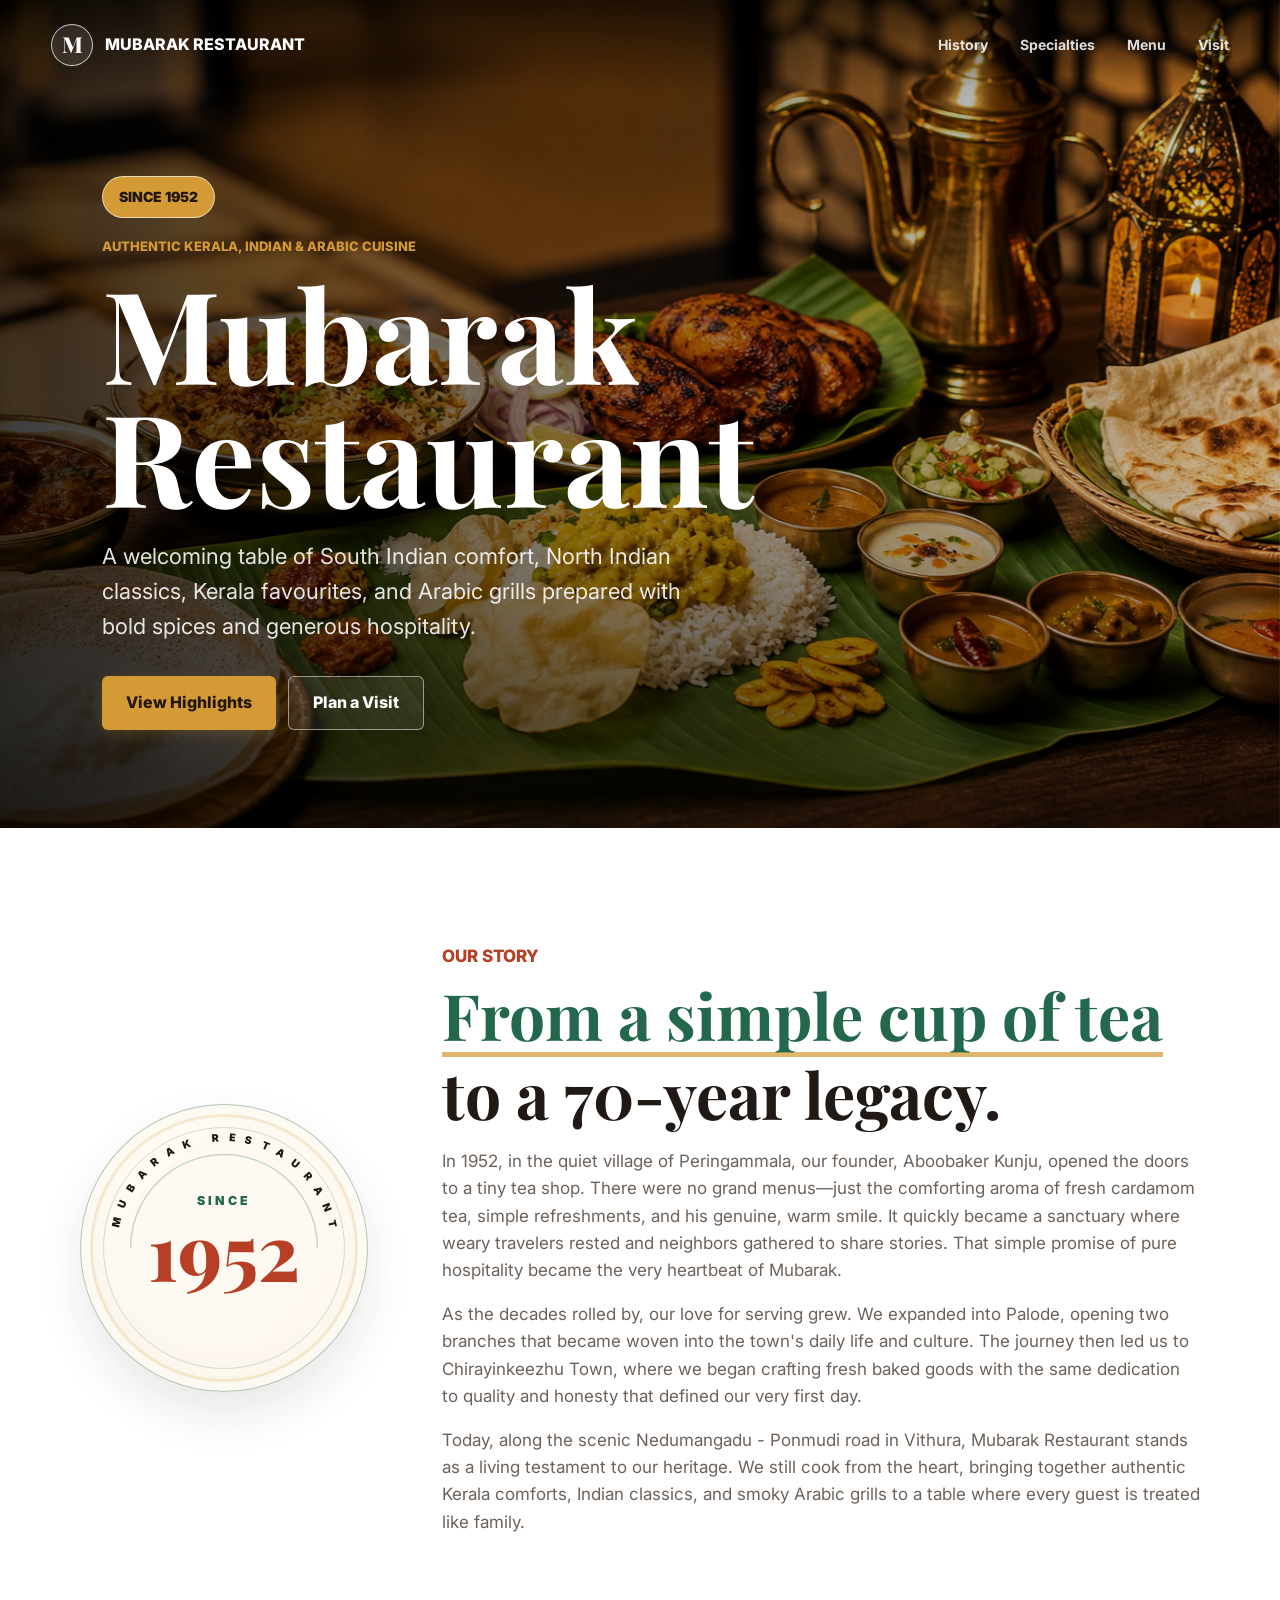
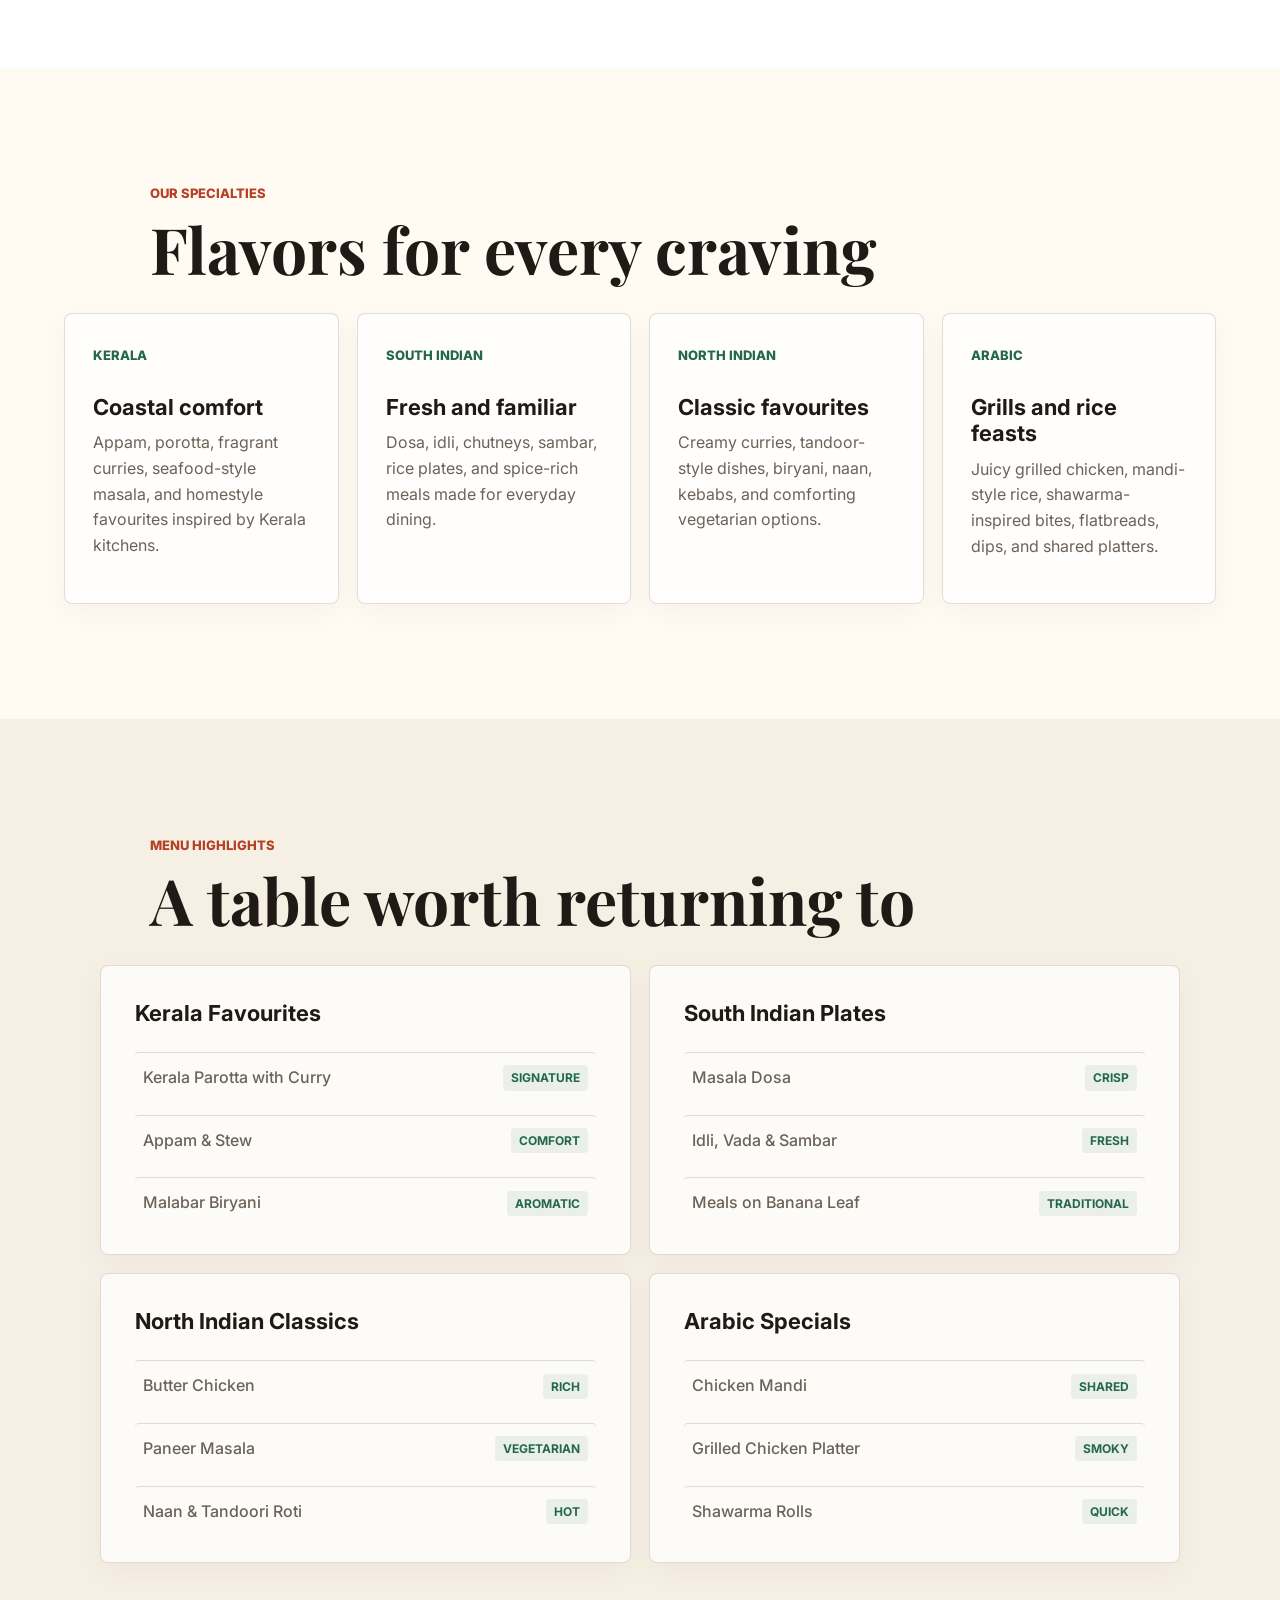
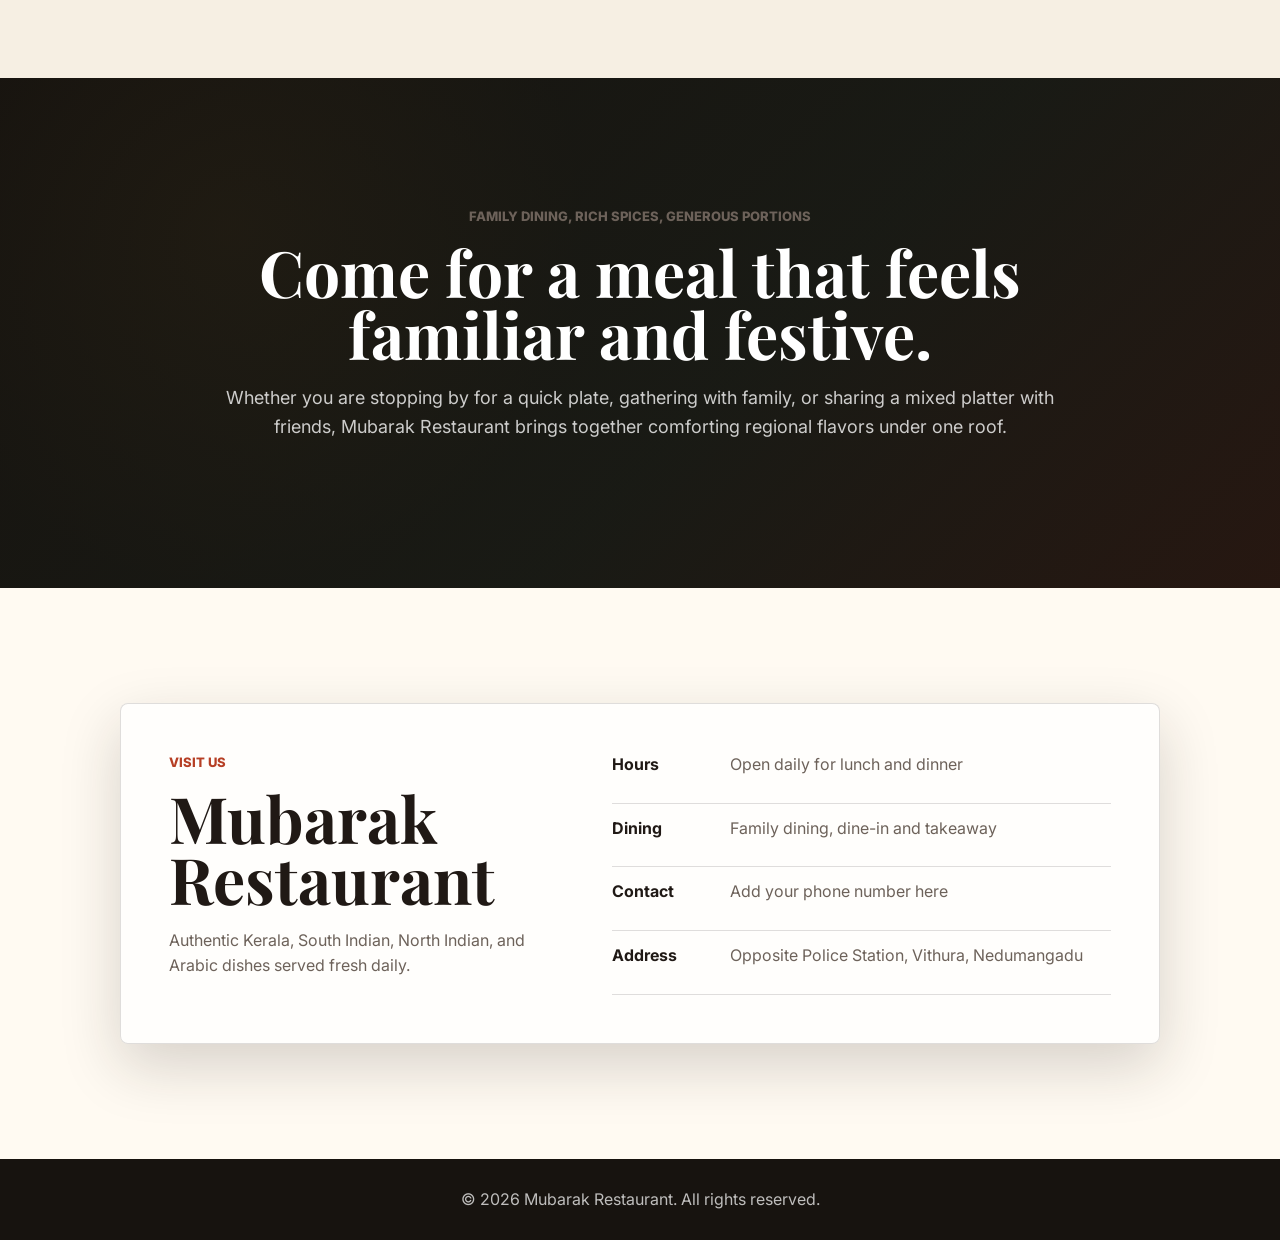
==== commit cbde45ca: "refactor: update history section with legacy storytelling and founder details" ====
--- a/index.html
+++ b/index.html
@@ -87,26 +87,26 @@
           <div class="history-copy reveal-right">
             <p class="eyebrow dark">Our Story</p>
             <h2 class="history-title">
-              <span>From a village tea shop</span>
-              to a trusted family name.
+              <span>From a simple cup of tea</span>
+              to a 70-year legacy.
             </h2>
             <p>
-              The story of Mubarak Restaurant began in 1952 in the village of
-              Peringammala, where it started as a small tea shop serving simple
-              refreshments with warmth and care. That humble beginning grew with
-              the support of local families, travelers, and loyal customers.
-            </p>
-            <p>
-              Over the years, Mubarak expanded into the nearby town of Palode,
-              establishing two branches and becoming part of the town's everyday
-              food culture. The journey continued into the bakery business in
-              Chirayinkeezhu Town, carrying forward the same spirit of quality,
-              freshness, and hospitality.
-            </p>
-            <p>
-              Today, Mubarak Restaurant welcomes guests in Vithura on the
-              Nedumangadu - Ponmudi road, bringing together authentic Kerala,
-              South Indian, North Indian, and Arabic dishes under one roof.
+              In 1952, in the quiet village of Peringammala, our founder, Aboobaker Kunju, opened the doors 
+              to a tiny tea shop. There were no grand menus—just the comforting aroma of fresh cardamom tea, 
+              simple refreshments, and his genuine, warm smile. It quickly became a sanctuary where weary 
+              travelers rested and neighbors gathered to share stories. That simple promise of pure hospitality 
+              became the very heartbeat of Mubarak.
+            </p>
+            <p>
+              As the decades rolled by, our love for serving grew. We expanded into Palode, opening two
+              branches that became woven into the town's daily life and culture. The journey then led us to
+              Chirayinkeezhu Town, where we began crafting fresh baked goods with the same dedication to quality
+              and honesty that defined our very first day.
+            </p>
+            <p>
+              Today, along the scenic Nedumangadu - Ponmudi road in Vithura, Mubarak Restaurant stands as a
+              living testament to our heritage. We still cook from the heart, bringing together authentic Kerala
+              comforts, Indian classics, and smoky Arabic grills to a table where every guest is treated like family.
             </p>
           </div>
         </div>
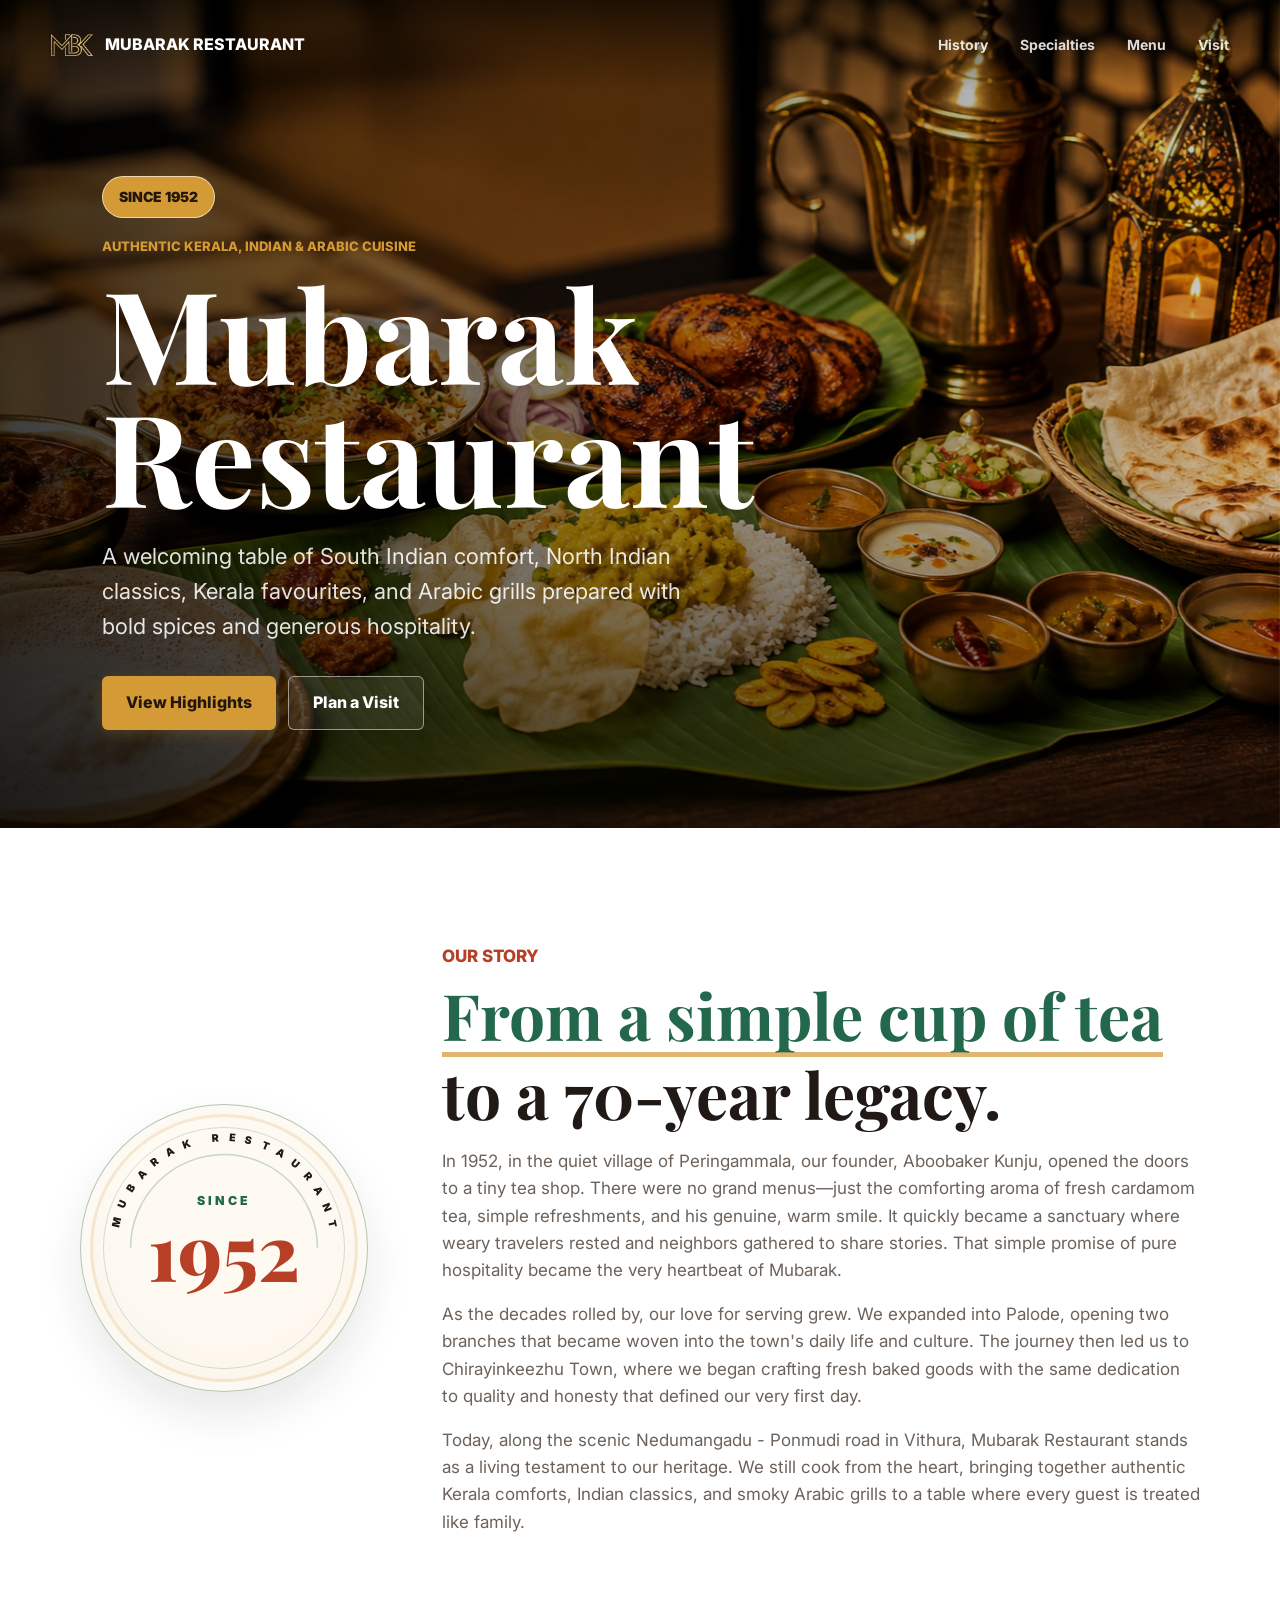
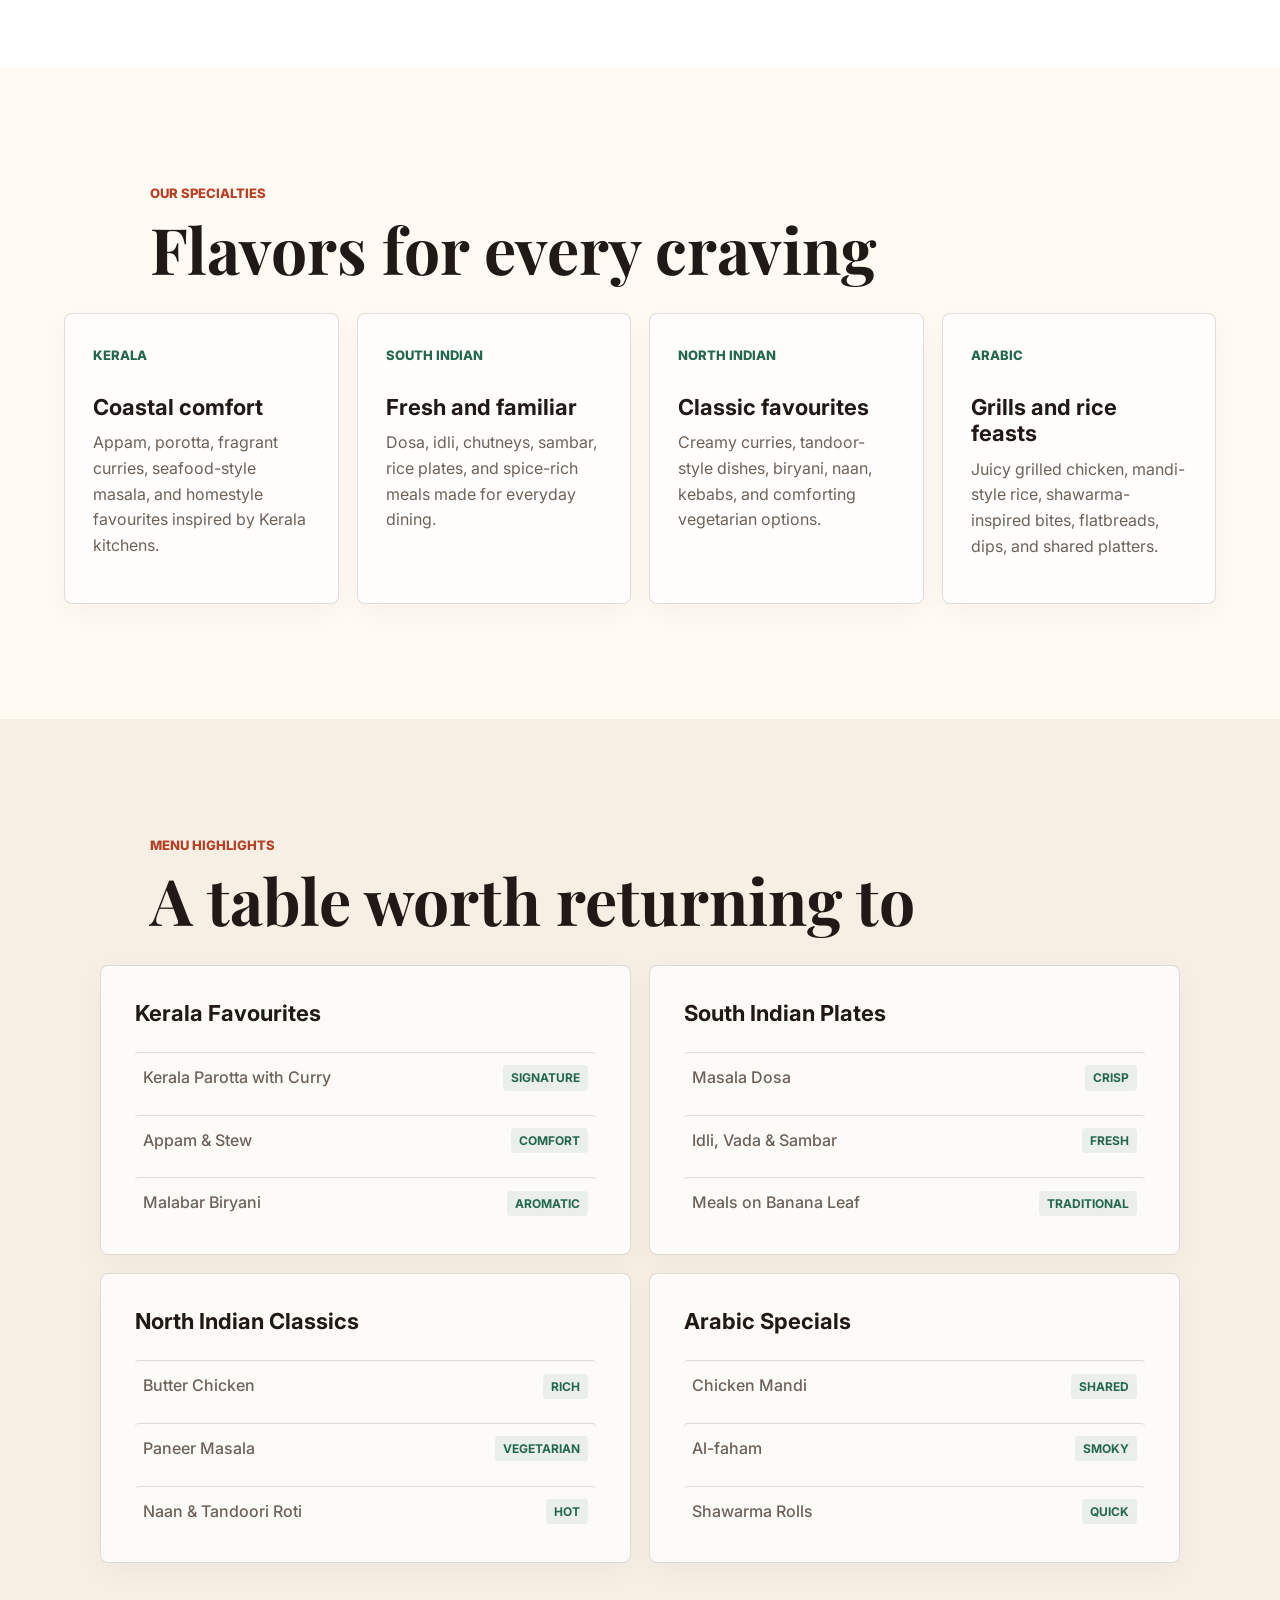
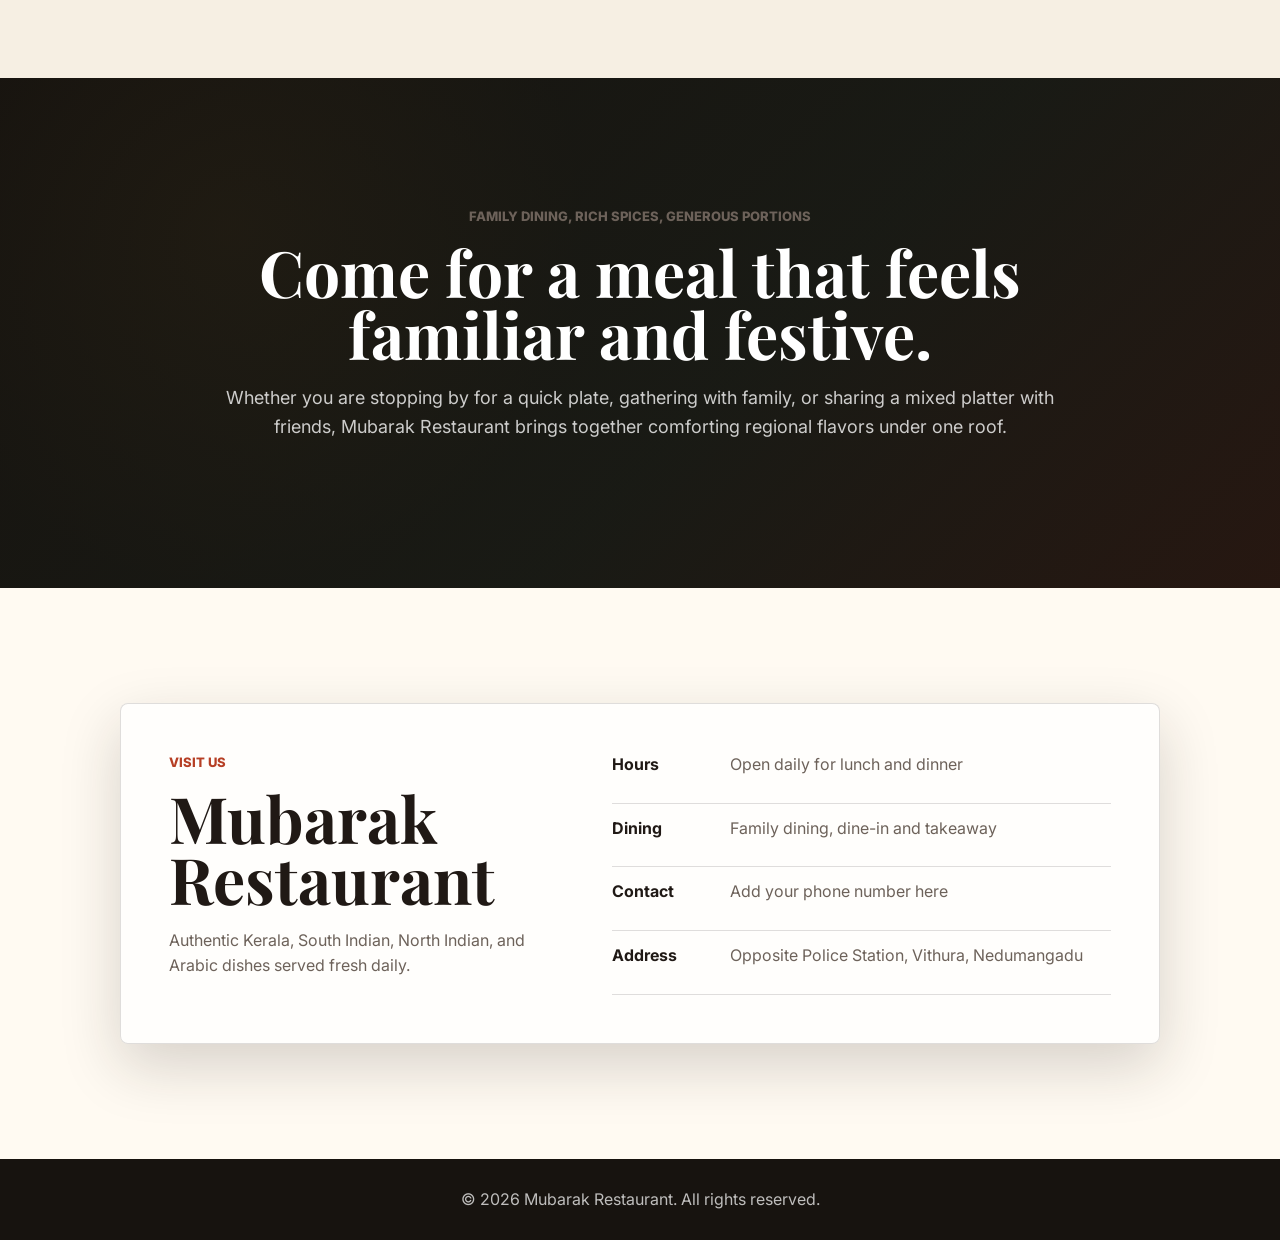
==== commit 7c6ab3e0: "feat: add branded favicon and update Arabic menu item" ====
--- a/index.html
+++ b/index.html
@@ -15,11 +15,12 @@
       rel="stylesheet"
     />
     <link rel="stylesheet" href="styles.css" />
+    <link rel="icon" type="image/svg+xml" href="assets/mubarak_logo_only_tight.svg" />
   </head>
   <body>
     <header class="site-header">
       <a class="brand" href="#home" aria-label="Mubarak Restaurant home">
-        <span class="brand-mark">M</span>
+        <img class="brand-logo" src="assets/mubarak_logo_only_tight.svg" alt="Mubarak Restaurant Logo" />
         <span>Mubarak Restaurant</span>
       </a>
       <nav class="main-nav" aria-label="Primary navigation">
@@ -187,7 +188,7 @@
             <h3>Arabic Specials</h3>
             <ul>
               <li><span>Chicken Mandi</span><strong>Shared</strong></li>
-              <li><span>Grilled Chicken Platter</span><strong>Smoky</strong></li>
+              <li><span>Al-faham</span><strong>Smoky</strong></li>
               <li><span>Shawarma Rolls</span><strong>Quick</strong></li>
             </ul>
           </article>
--- a/styles.css
+++ b/styles.css
@@ -78,6 +78,13 @@
   background: rgba(255, 255, 255, 0.1);
   font-family: "Playfair Display", Georgia, serif;
   font-size: 22px;
+}
+
+.brand-logo {
+  display: block;
+  width: 42px;
+  height: 42px;
+  object-fit: contain;
 }
 
 .main-nav {
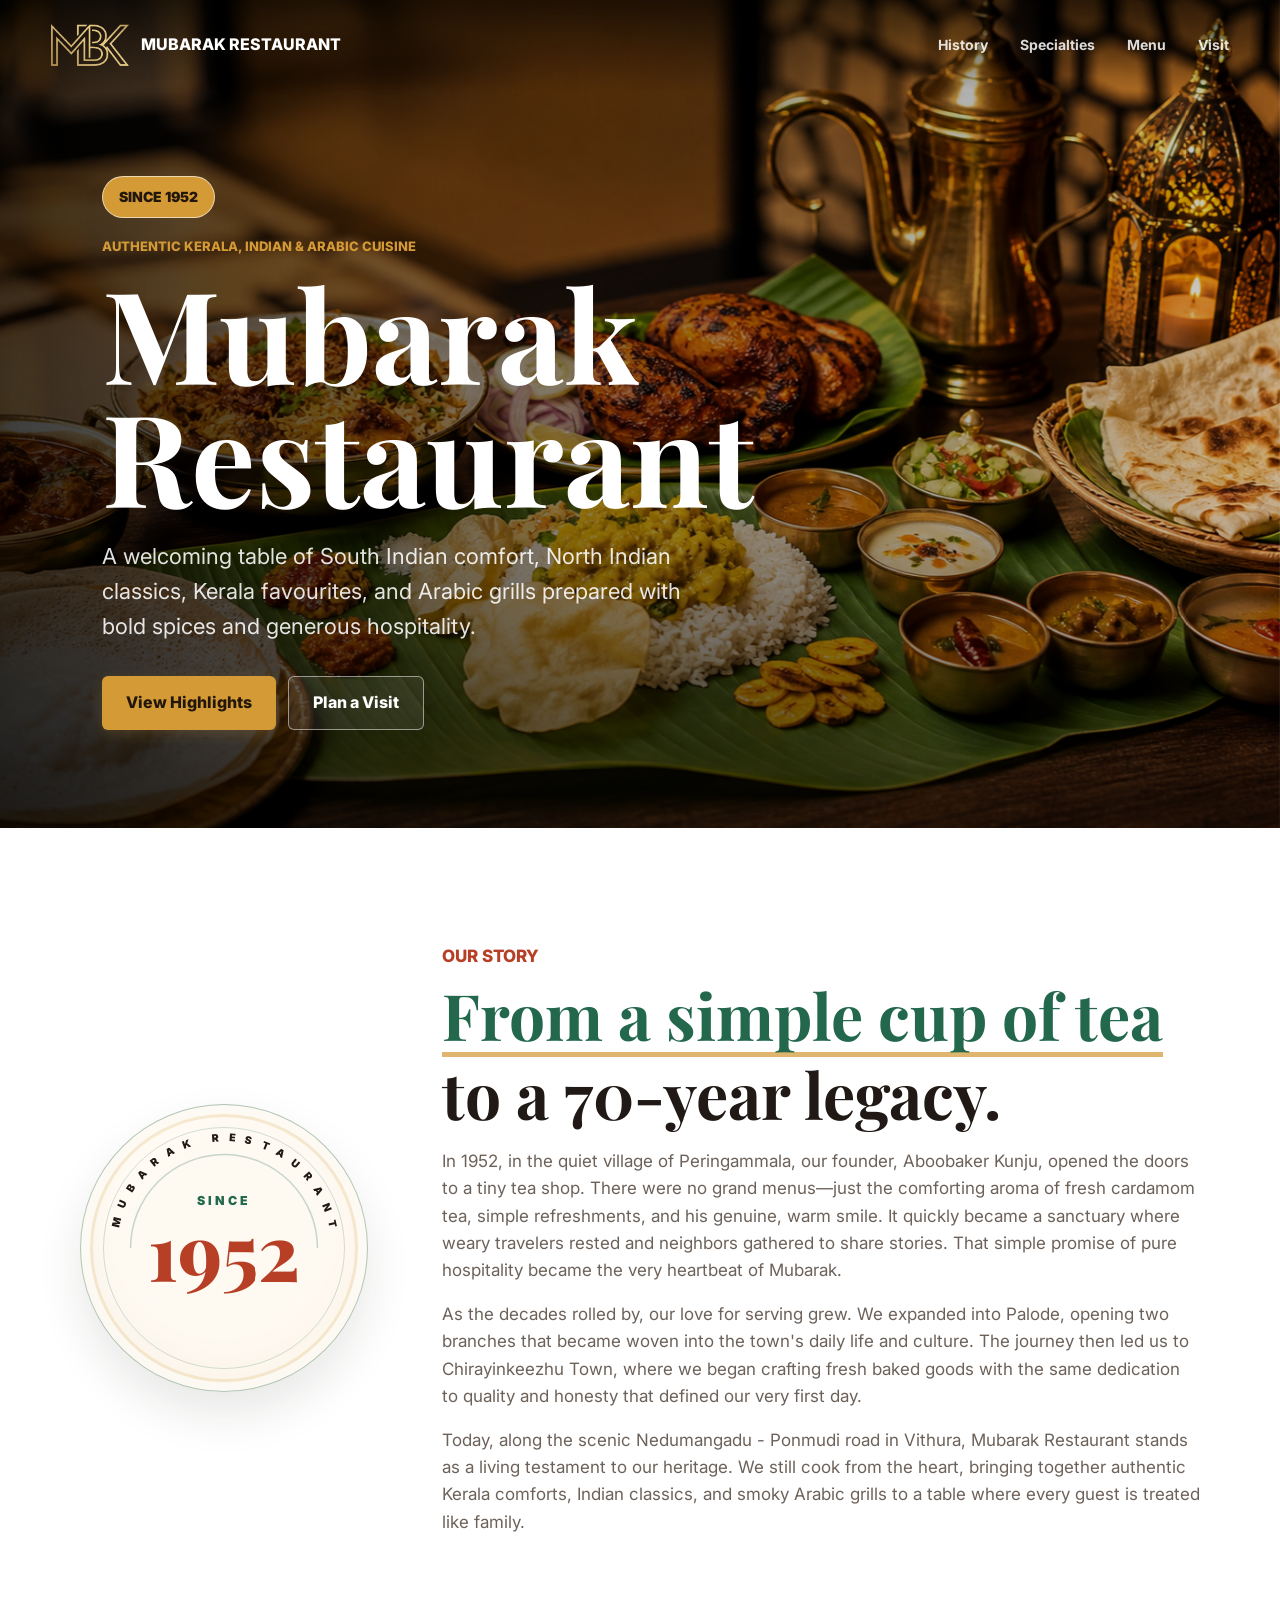
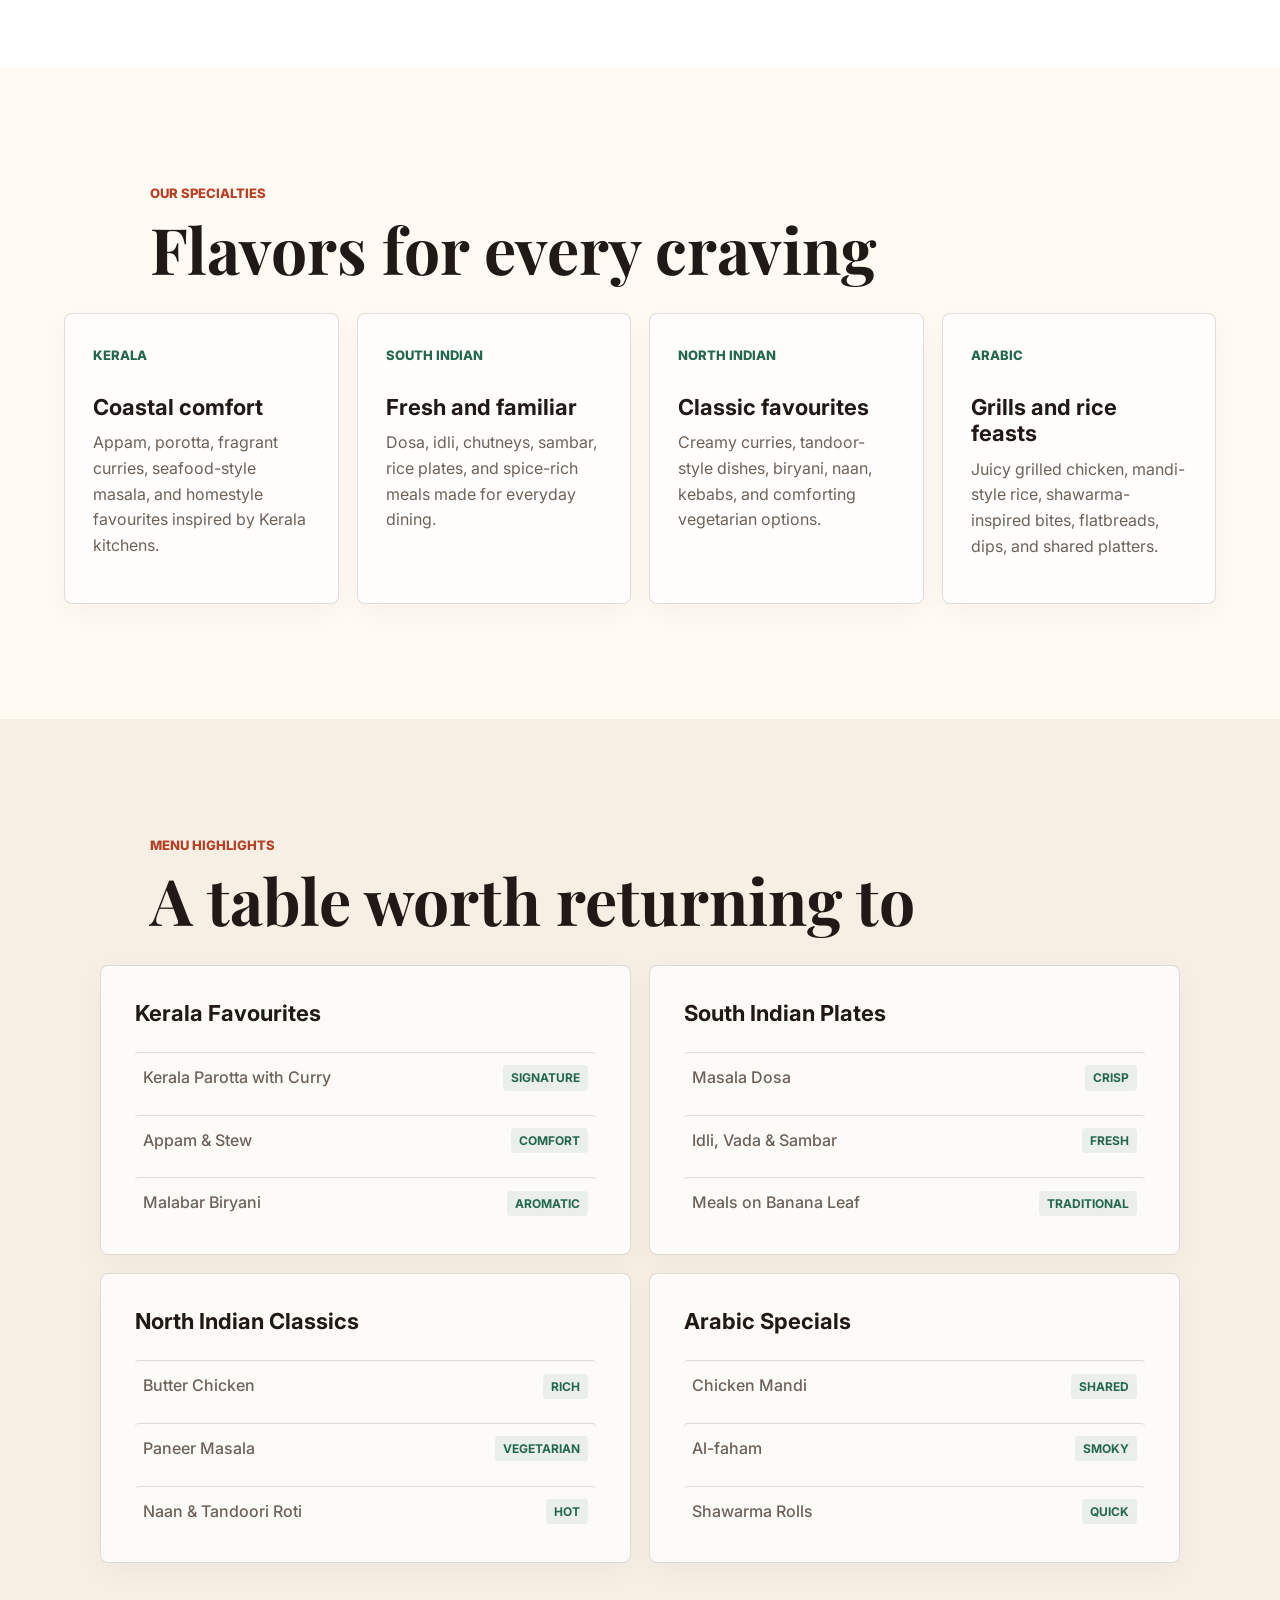
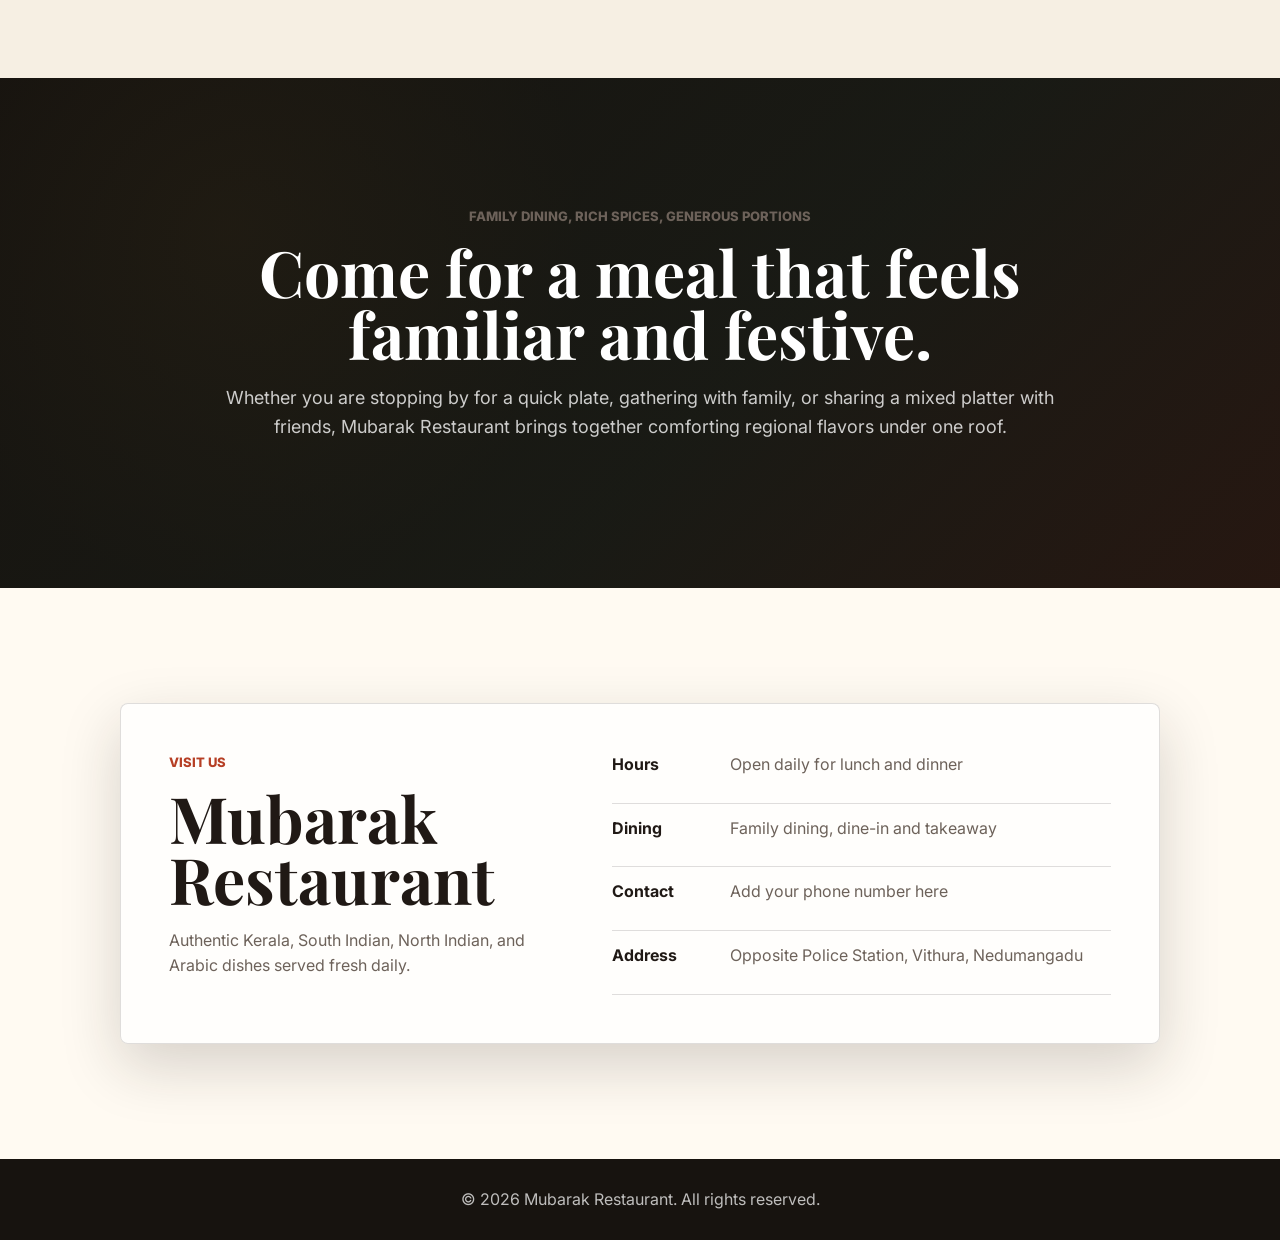
==== commit 579d4b82: "style: update brand logo dimensions and formatting to ensure consistent display" ====
--- a/index.html
+++ b/index.html
@@ -20,7 +20,7 @@
   <body>
     <header class="site-header">
       <a class="brand" href="#home" aria-label="Mubarak Restaurant home">
-        <img class="brand-logo" src="assets/mubarak_logo_only_tight.svg" alt="Mubarak Restaurant Logo" />
+        <img class="brand-logo" src="assets/mubarak_logo_only_tight.svg" alt="Mubarak Restaurant Logo" height="42" width="77" />
         <span>Mubarak Restaurant</span>
       </a>
       <nav class="main-nav" aria-label="Primary navigation">
--- a/styles.css
+++ b/styles.css
@@ -66,6 +66,7 @@
   font-weight: 800;
   letter-spacing: 0;
   text-transform: uppercase;
+  white-space: nowrap;
 }
 
 .brand-mark {
@@ -82,9 +83,9 @@
 
 .brand-logo {
   display: block;
-  width: 42px;
   height: 42px;
-  object-fit: contain;
+  width: auto;
+  flex-shrink: 0;
 }
 
 .main-nav {
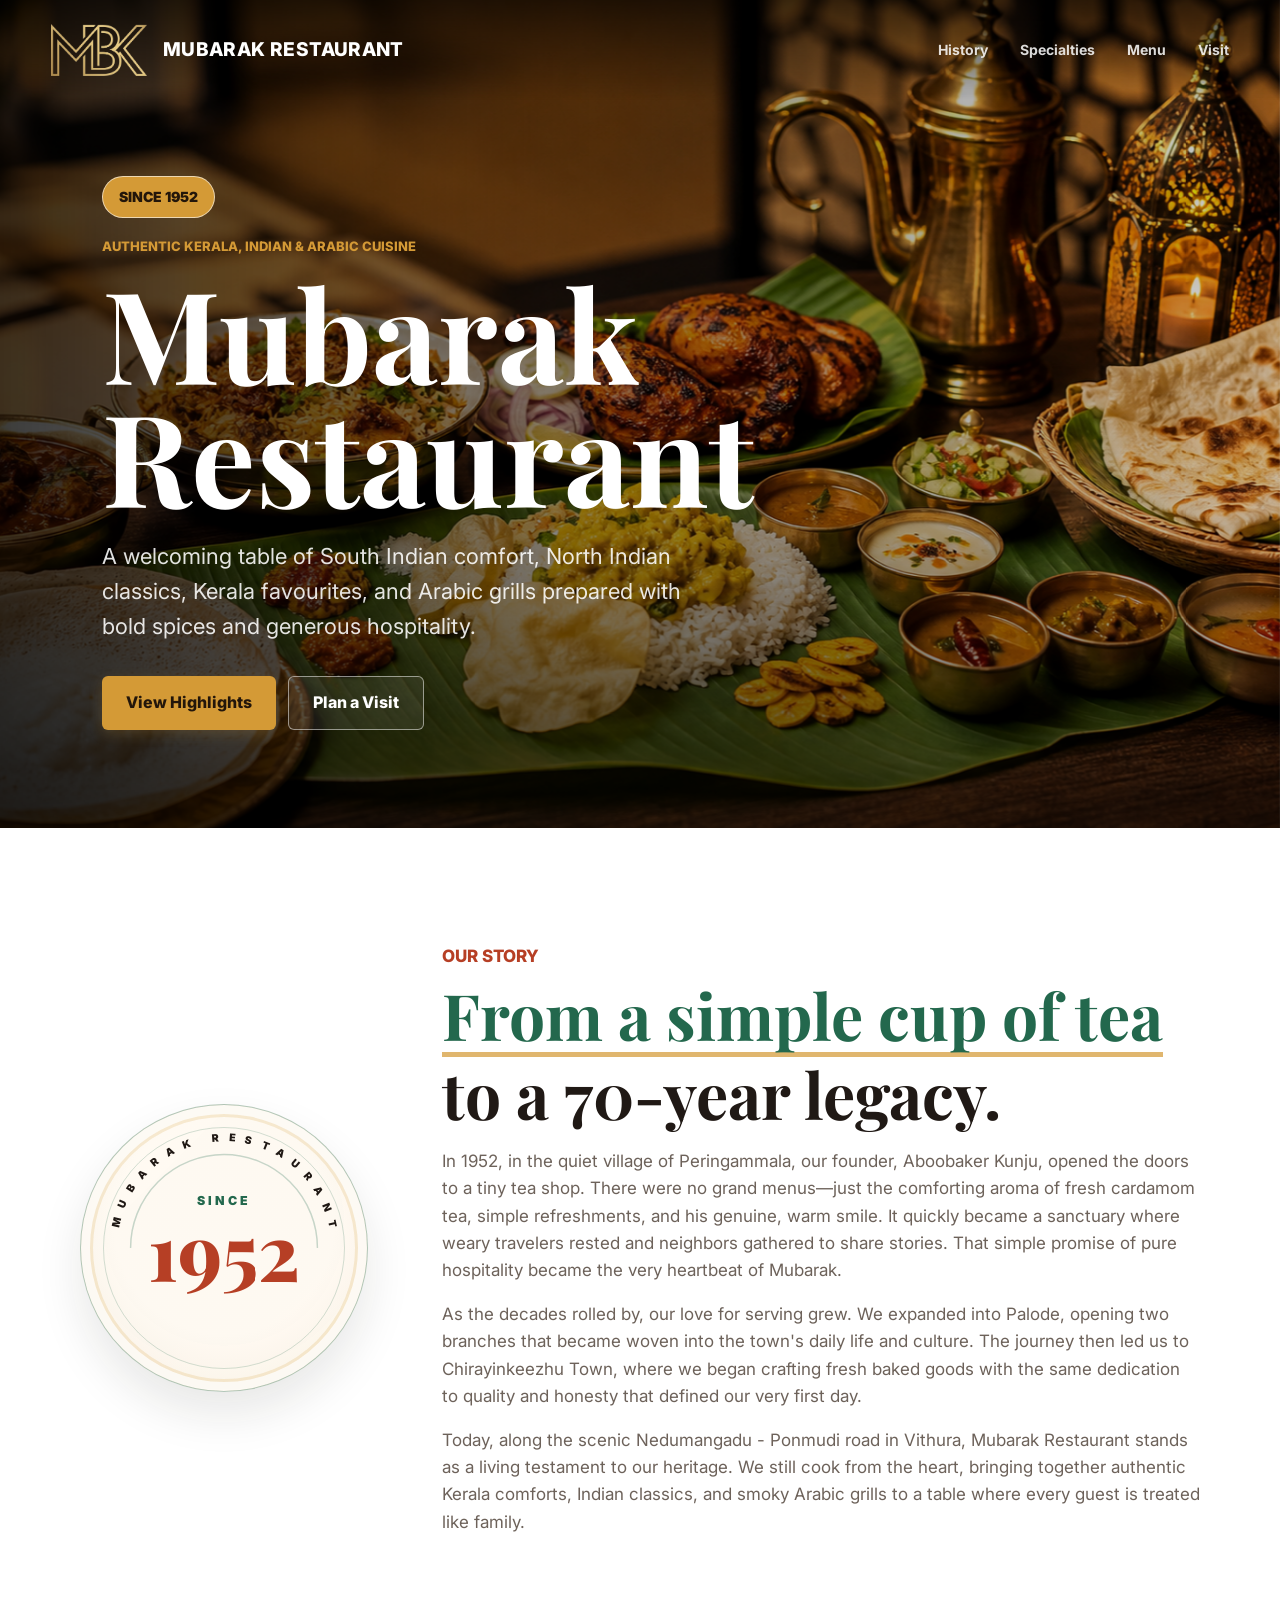
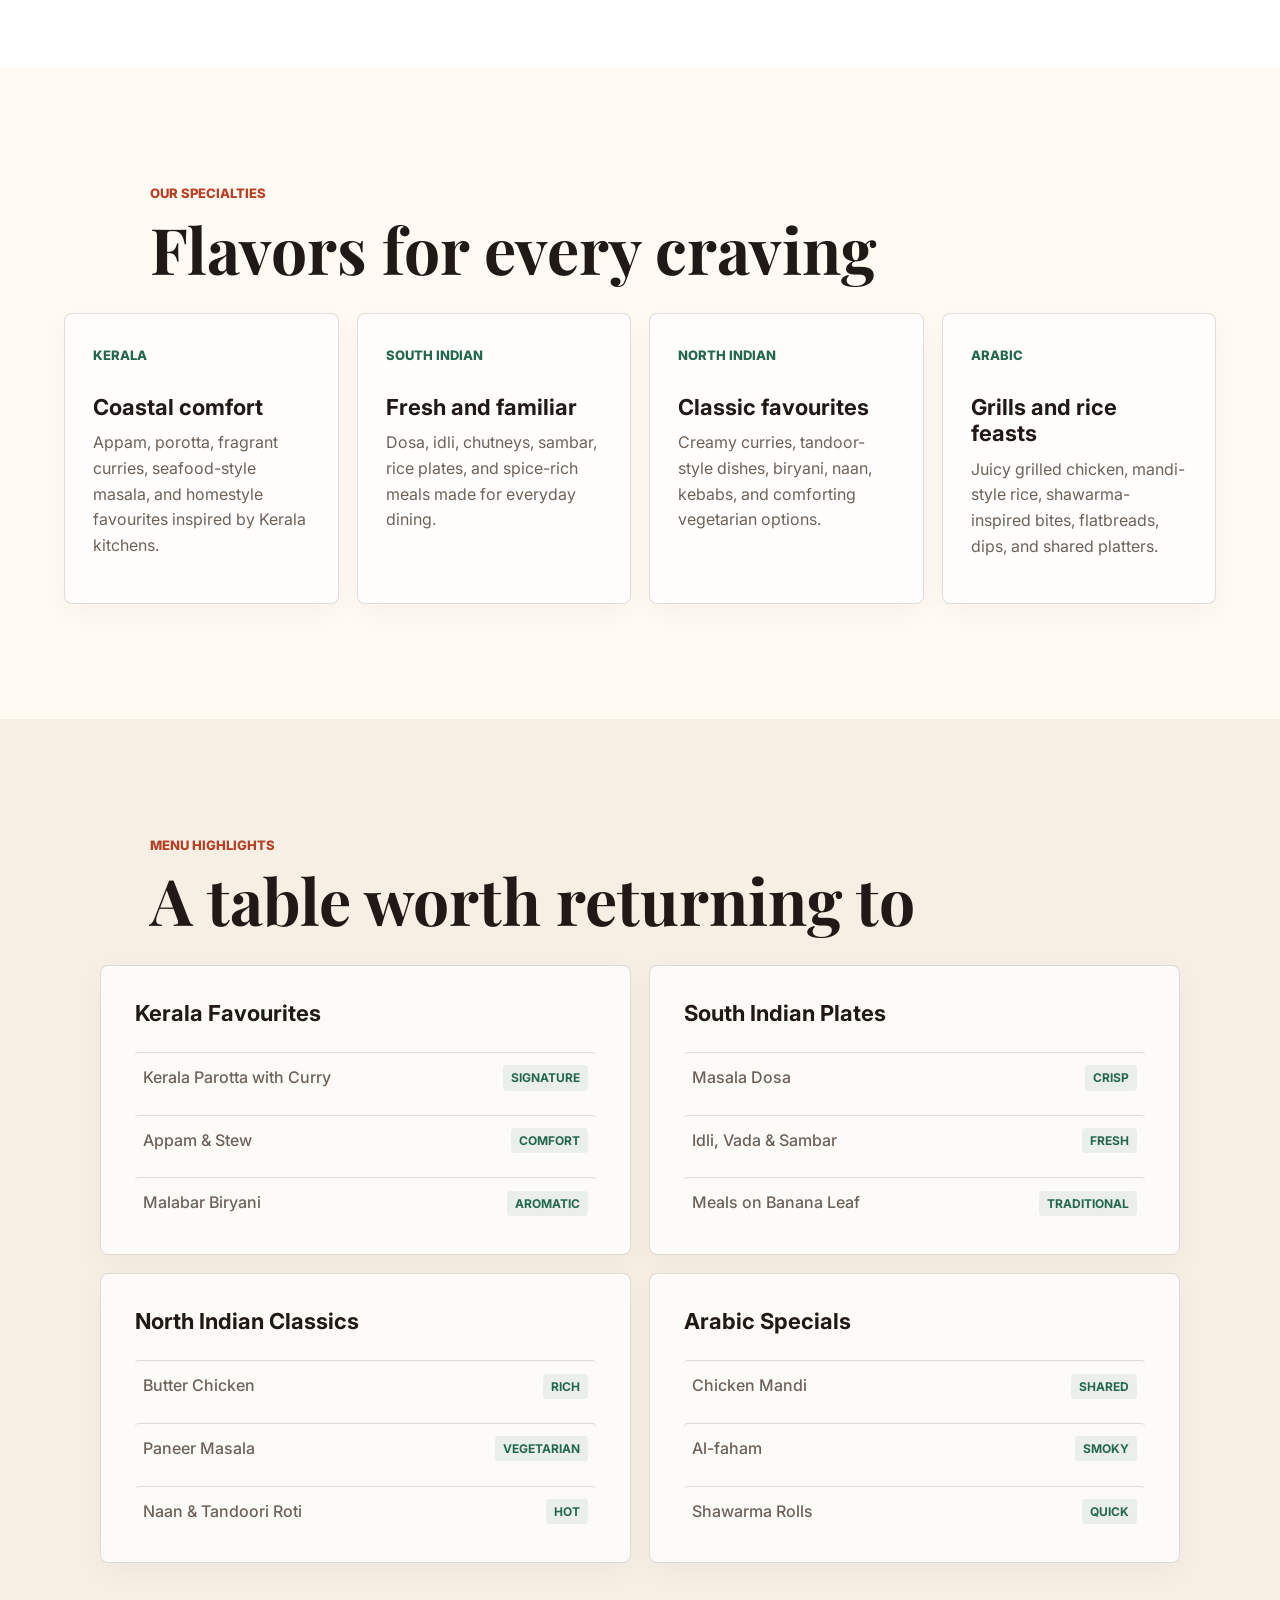
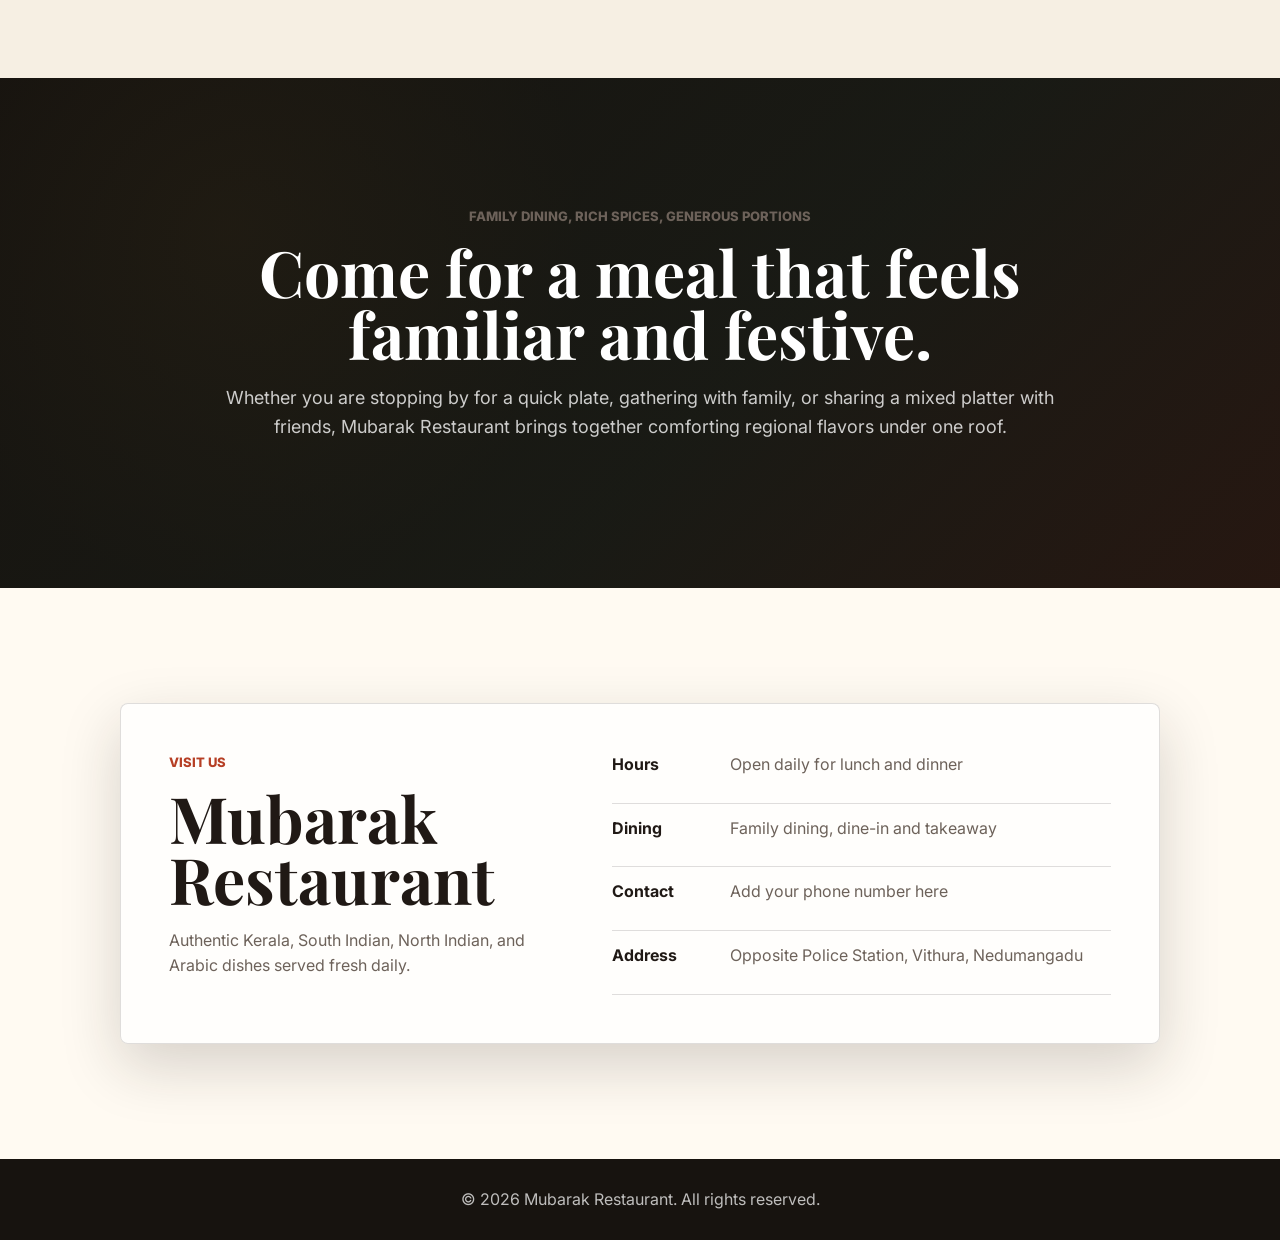
==== commit de3887e4: "style: update brand logo dimensions and add responsive typography transitions for header navigation" ====
--- a/index.html
+++ b/index.html
@@ -20,7 +20,7 @@
   <body>
     <header class="site-header">
       <a class="brand" href="#home" aria-label="Mubarak Restaurant home">
-        <img class="brand-logo" src="assets/mubarak_logo_only_tight.svg" alt="Mubarak Restaurant Logo" height="42" width="77" />
+        <img class="brand-logo" src="assets/mubarak_logo_only_tight.svg" alt="Mubarak Restaurant Logo" height="52" width="96" />
         <span>Mubarak Restaurant</span>
       </a>
       <nav class="main-nav" aria-label="Primary navigation">
--- a/styles.css
+++ b/styles.css
@@ -62,11 +62,25 @@
 }
 
 .brand {
-  gap: 12px;
-  font-weight: 800;
-  letter-spacing: 0;
+  gap: 16px;
   text-transform: uppercase;
   white-space: nowrap;
+}
+
+.brand span {
+  font-size: 19px;
+  font-weight: 800;
+  letter-spacing: 0.02em;
+  color: #fff;
+  transition: font-size 0.4s cubic-bezier(0.16, 1, 0.3, 1), color 0.3s ease;
+}
+
+.brand:hover span {
+  color: var(--gold);
+}
+
+.site-header.is-scrolled .brand span {
+  font-size: 17px;
 }
 
 .brand-mark {
@@ -83,9 +97,14 @@
 
 .brand-logo {
   display: block;
-  height: 42px;
+  height: 52px;
   width: auto;
   flex-shrink: 0;
+  transition: height 0.4s cubic-bezier(0.16, 1, 0.3, 1);
+}
+
+.site-header.is-scrolled .brand-logo {
+  height: 44px;
 }
 
 .main-nav {
@@ -750,9 +769,22 @@
 }
 
 @media (max-width: 520px) {
+  .brand-logo {
+    height: 44px;
+  }
+
+  .site-header.is-scrolled .brand-logo {
+    height: 38px;
+  }
+
   .brand span:last-child {
     max-width: 180px;
     line-height: 1.15;
+    font-size: 16px;
+  }
+
+  .site-header.is-scrolled .brand span:last-child {
+    font-size: 15px;
   }
 
   h1 {
